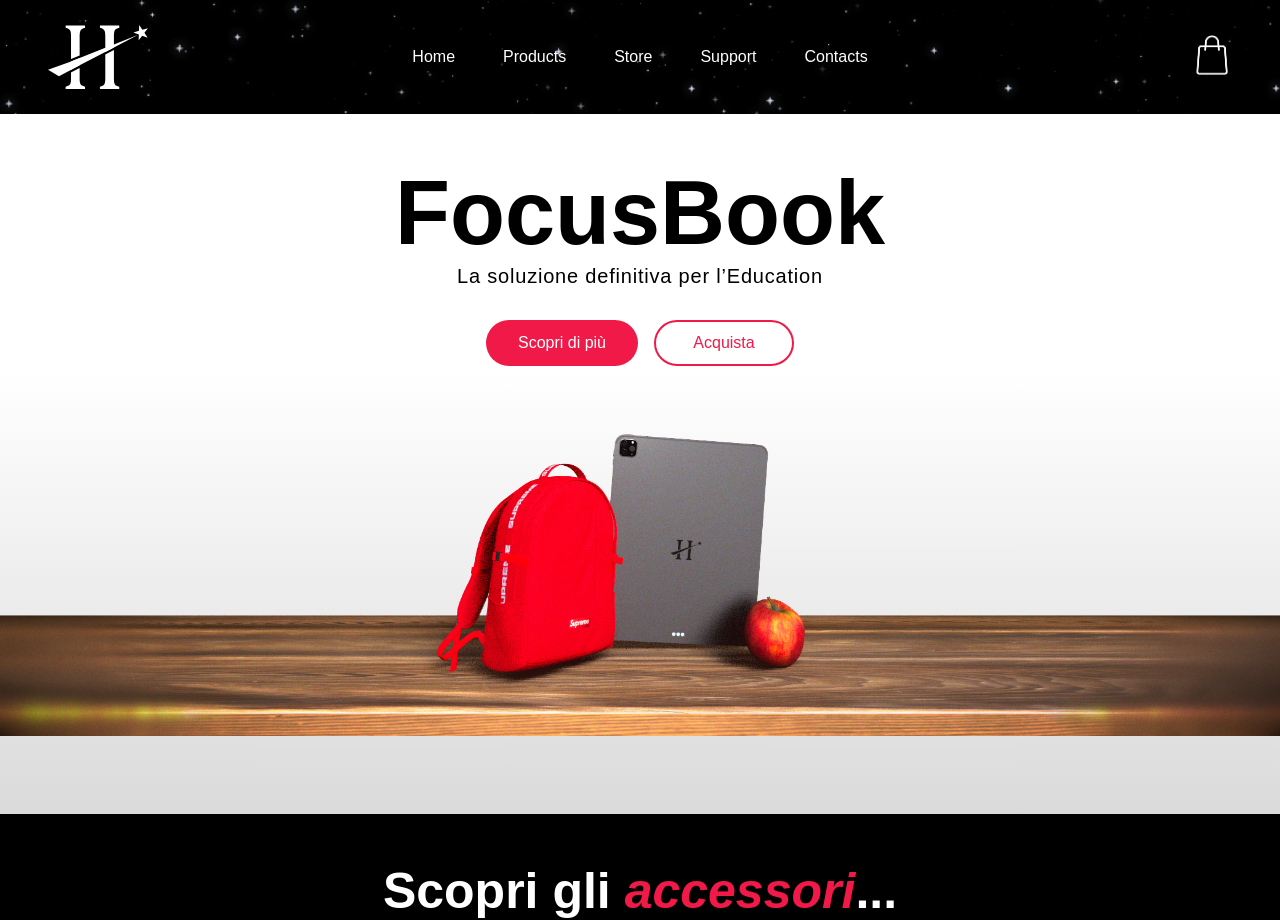
==== Website/index.html @ 8e79cbc8 "Remove unused assets and update hero image; add cart icon and new font styles Co-authored-by: Copilo" ====
<!DOCTYPE html>
<html lang="en">
<head>
	<meta charset="UTF-8">
	<meta name="viewport" content="width=device-width, initial-scale=1.0">
	<title>FocusBook</title>
	<link rel="stylesheet" href="styles.css">
	<script src="js/starfield.js"></script>
	<script src="js/animations.js"></script>
</head>
<body>
	<header>
		<canvas id="headerSpace"></canvas>
		<img
			src="assets/Logo.svg"
			alt="FocusBook Logo"
			class="logo"
		/>
		<div class="nav-container">
			<button class="menu-toggle" id="menuToggle">☰</button>
			<nav id="menu">
				<a href="#home">Home</a>
				<a href="#products">Products</a>
				<a href="#store">Store</a>
				<a href="#support">Support</a>
				<a href="#contacts">Contacts</a>
			</nav>
		</div>
		<div class="cart-icon">
			<img src="assets/cart.png" alt="base cart" class="base">
			<img src="assets/cart-hover.png" alt="hover cart" class="hover">
		</div>
	</header>

	<main>
		
		<p class="hero-title">FocusBook</p>
		<h2 class="hero-subtitle">La soluzione definitiva per l’Education</h2>
		<div class="hero-buttons">
			<a href="#products" class="hero-btn-fill">Scopri di più</a>
			<a href="#store" class="hero-btn-empty">Acquista</a>
		</div>
		<img src="assets/FocusBook index VFX.png" alt="FocusBook Hero Image" class="hero-image" />
	</main>
	<black-section>
		<h2 class="black-title">Scopri gli <span class="highlight-accent">accessori</span>...</h2>
	</black-section>
</body>
</html>
---- Website/styles.css ----
:root {
	--color-bg: #ffffff;
	--color-header: #000000;
	--color-text: #ffffff;
	--color-border: #000000;
	--color-nav-divider: rgba(235, 237, 255, 0.2);
	--color-nav-hover: rgba(0, 0, 0, 0.1);
	--color-highlight: #F11948;
}

@font-face {
	font-family: 'SF Pro';
	src: url('assets/font/SF-Pro.ttf') format('truetype');
	font-weight: 100 900;
	font-style: normal;
}

* {
	margin: 0;
	padding: 0;
	box-sizing: border-box;
}

body {
	font-family: 'SF Pro', -apple-system, BlinkMacSystemFont, 'SF Pro Display', 'SF Pro Text', sans-serif;
	font-weight: 400;
	background-color: var(--color-bg);
}

header {
	background: #000000;
	padding: 3rem 3rem;
	display: flex;
	flex-direction: row;
	align-items: center;
	justify-content: center;
	position: relative;
	overflow: hidden;
}

header::before {
	content: '';
	position: absolute;
	inset: 0;
	display: none;
	pointer-events: none;
}

header > .logo {
	position: absolute;
	left: 3rem;
	z-index: 2;
}

header > .cart-icon {
	position: absolute;
	right: 3rem;
	z-index: 2;
}

header > .nav-container {
	position: relative;
	z-index: 2;
}

header canvas {
	position: absolute;
	top: 0;
	left: 0;
	width: 100%;
	height: 100%;
	z-index: 0;
	pointer-events: none;
	filter: brightness(0.8) contrast(1.2) drop-shadow(0 0 4px rgba(255, 255, 255, 0.3));
	transform: scale(1.08);
	animation: starGlow 0.22s ease-in-out infinite alternate;
}

.logo {
	width: 100px;
	height: 65px;
	object-fit: contain;
	flex-shrink: 0;
}

.cart-icon{
	position: relative;
}

.cart-icon img {
	width: 40px;
	height: 40px;
	object-fit: contain;
	flex-shrink: 0;
	transition: transform 0.3s ease;
}

.cart-icon .hover {
	position: absolute;
	top: 0;
	left: 0;
	opacity: 0;
}
.cart-icon:hover .hover {
	opacity: 1;
}

.cart-icon:hover .base {
	opacity: 0;
}

.nav-container {
	display: flex;
	align-items: center;
	gap: 1rem;
}

nav {
	display: flex;
	gap: 3rem;
}

nav a {
	color: var(--color-text);
	font-size: 16px;
	font-weight: 500;
	font-family: 'SF Pro', -apple-system, BlinkMacSystemFont, 'SF Pro Display', 'SF Pro Text', sans-serif;
	text-decoration: none;
	transition: opacity 0.3s ease;
	white-space: nowrap;
}

nav a:hover {
	color: var(--color-highlight);
	opacity: 0.8;
}

.menu-toggle {
	display: none;
	background: none;
	border: none;
	color: #EBEDFF;
	font-size: 28px;
	cursor: pointer;
	padding: 0.5rem;
	line-height: 1;
	font-family: 'SF Pro', -apple-system, BlinkMacSystemFont, 'SF Pro Display', 'SF Pro Text', sans-serif;
}

main {
	display: flex;
	flex-direction: column;
	align-items: center;
	padding-top: 3rem;
	padding-bottom: 0;
	min-height: calc(100vh - 200px);
	background: linear-gradient(180deg, #FFFFFF 37%, #DADADA 100%);
}

black-section {
	display: flex;
	flex-direction: column;
	align-items: center;
	padding-top: 3rem;
	padding-bottom: 0;
	background: #000000;
}

.black-title {
	color: var(--color-text);
	font-size: 50px;
	font-weight: 600;
	font-family: 'SF Pro', -apple-system, BlinkMacSystemFont, 'SF Pro Display', 'SF Pro Text', sans-serif;
	text-align: center;
	margin-bottom: 0;
}

.highlight-accent {
	color: var(--color-highlight);
	font-weight: 600;
	font-style: italic;
}

.hero-buttons {
	display: flex;
	gap: 1rem;
	justify-content: center;
}

.hero-btn-fill {
	color: var(--color-text);
	font-weight: 400;
	text-decoration: none;
	transition: color 0.3s ease;
	background-color: var(--color-highlight);
	border-radius: 100px;
	padding: 0.75rem 2rem;
	min-width: 140px;
	display: flex;
	align-items: center;
	justify-content: center;
}

.hero-btn-empty {
	color: var(--color-highlight);
	font-weight: 400;
	text-decoration: none;
	transition: color 0.3s ease;
	border: 2px solid var(--color-highlight);
	border-radius: 100px;
	padding: 0.75rem 2rem;
	min-width: 140px;
	display: flex;
	align-items: center;
	justify-content: center;
}

.hero-title {
	color: var(--color-header);
	font-size: 90px;
	font-weight: 700;
	font-family: 'SF Pro', -apple-system, BlinkMacSystemFont, 'SF Pro Display', 'SF Pro Text', sans-serif;
	text-align: center;
	margin-bottom: 0;
}

.hero-subtitle {
	color: var(--color-header);
	font-size: 20px;
	font-weight: 500;
	font-family: 'SF Pro', -apple-system, BlinkMacSystemFont, 'SF Pro Display', 'SF Pro Text', sans-serif;
	text-align: center;
	letter-spacing: 0.04em;
	margin-bottom: 2rem;
}

.hero-image {
	width: 100%;
	height: auto;
	object-fit:fill;
}

@keyframes starGlow {
	0% {
		filter: brightness(1.55) contrast(1.2) drop-shadow(0 0 2px rgba(235, 237, 255, 0.65));
		opacity: 0.82;
	}
	45% {
		filter: brightness(2.2) contrast(1.45) drop-shadow(0 0 6px rgba(235, 237, 255, 0.95));
		opacity: 1;
	}
	100% {
		filter: brightness(1.8) contrast(1.35) drop-shadow(0 0 4px rgba(180, 190, 255, 0.85));
		opacity: 0.9;
	}
}

@keyframes navShootingStarAnim {
	0% {
		transform: translateX(0) scaleX(0);
		opacity: 0;
	}
	20% {
		opacity: 1;
	}
	100% {
		transform: translateX(30px) scaleX(1);
		opacity: 0;
	}
}

@keyframes shootingStarLine {
	0% {
		transform: scaleX(0);
		opacity: 0;
	}
	100% {
		transform: scaleX(1);
		opacity: 1;
	}
}

@keyframes shootingStarGlow {
	0% {
		box-shadow: 0 0 3px rgba(255,255,255,0.5);
	}
	100% {
		box-shadow: 0 0 8px rgba(255,255,255,0.9), 0 0 15px rgba(200,220,255,0.5);
	}
}

@keyframes starPulse {
	0% {
		opacity: 0.6;
		transform: scale(0.9);
	}
	100% {
		opacity: 1;
		transform: scale(1.1);
	}
}

@keyframes starMove {
	0% {
		right: 100%;
	}
	50% {
		right: -5px;
	}
	100% {
		right: 100%;
	}
}
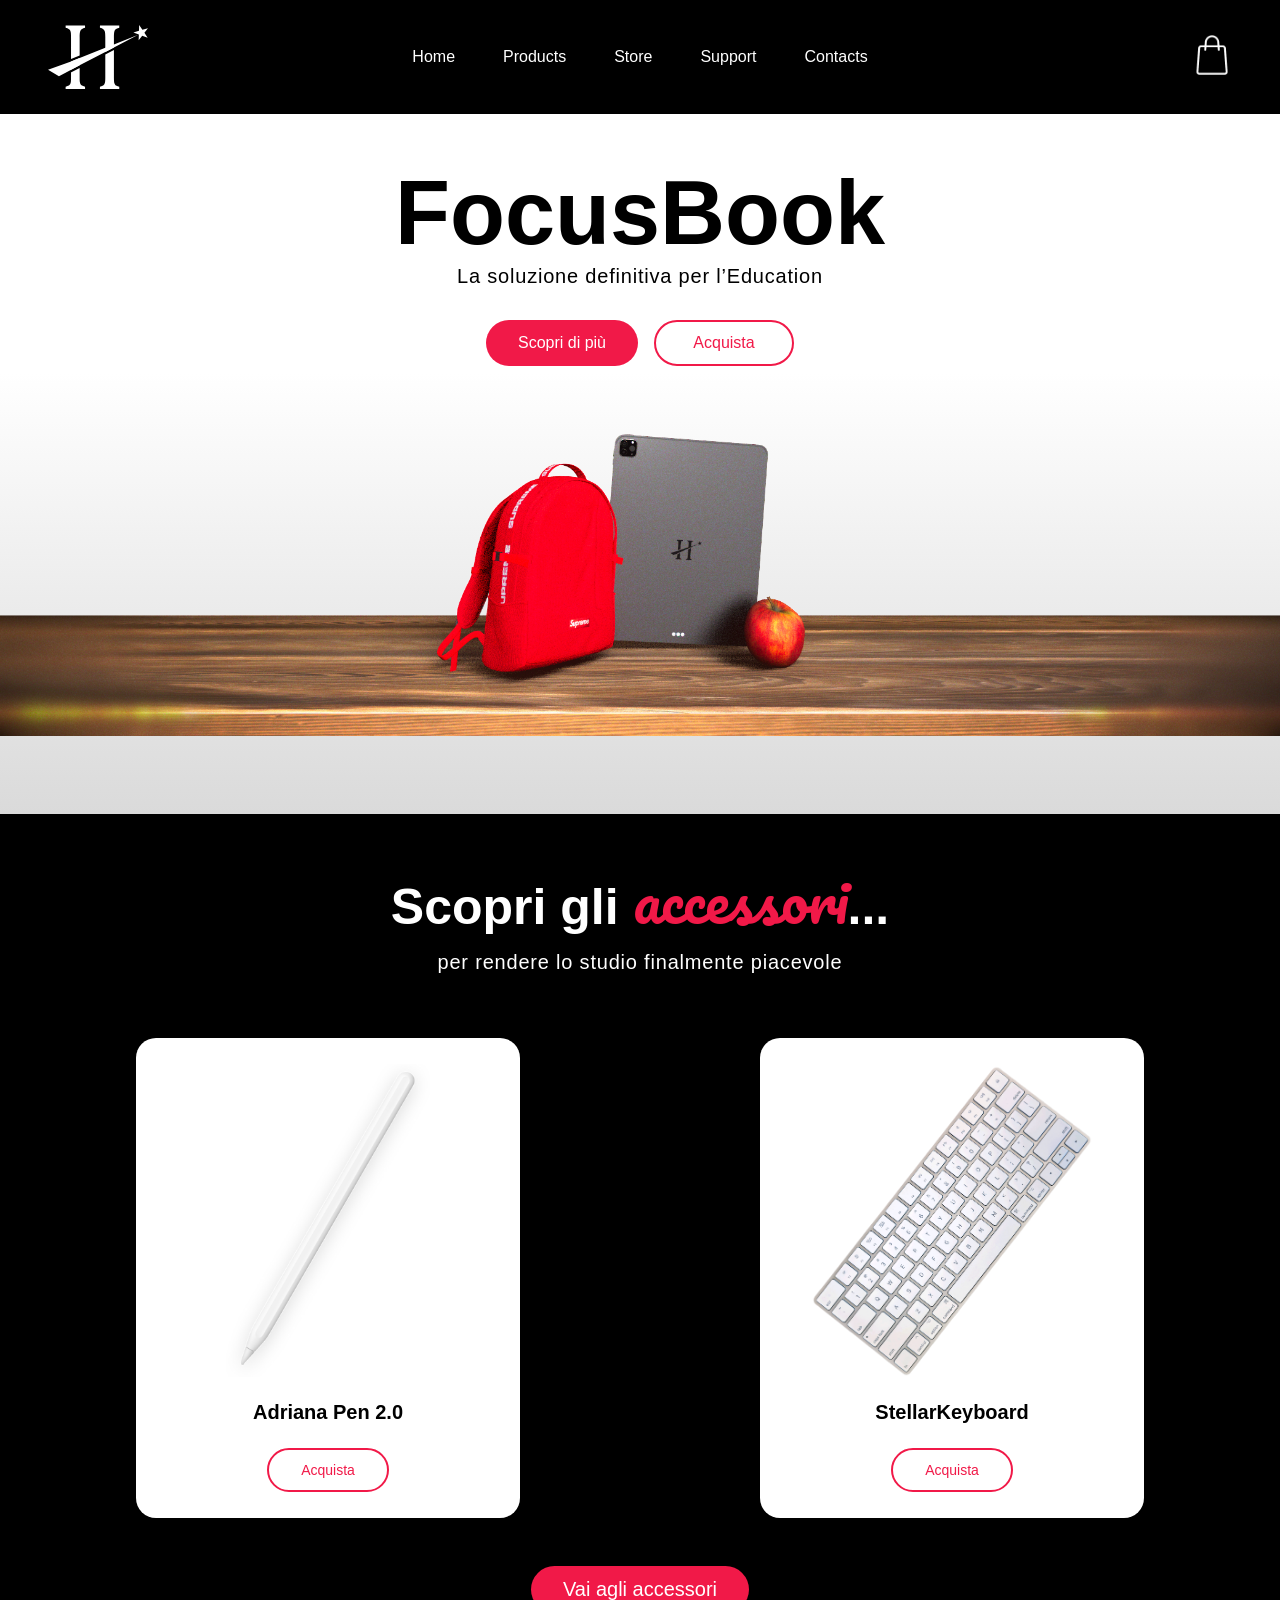
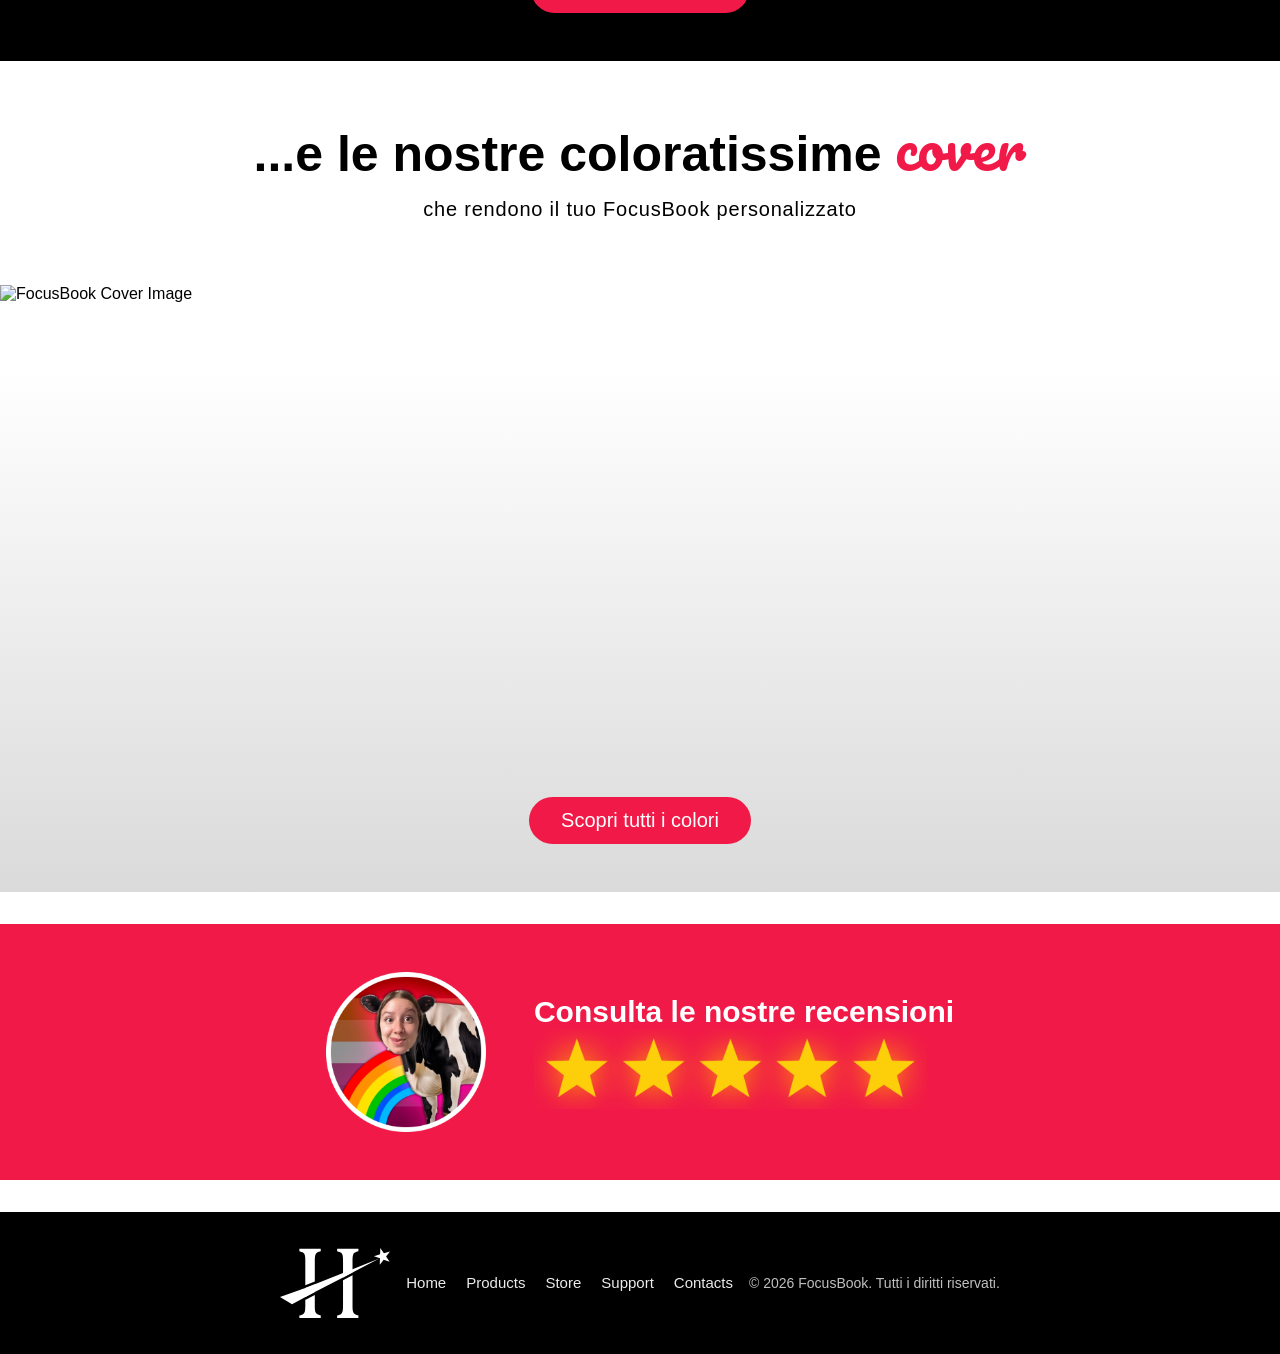
==== commit 57f780f9: "Refactor code structure for improved readability and maintainability" ====
--- a/Website/index.html
+++ b/Website/index.html
@@ -5,12 +5,10 @@
 	<meta name="viewport" content="width=device-width, initial-scale=1.0">
 	<title>FocusBook</title>
 	<link rel="stylesheet" href="styles.css">
-	<script src="js/starfield.js"></script>
 	<script src="js/animations.js"></script>
 </head>
 <body>
 	<header>
-		<canvas id="headerSpace"></canvas>
 		<img
 			src="assets/Logo.svg"
 			alt="FocusBook Logo"
@@ -34,16 +32,58 @@
 
 	<main>
 		
-		<p class="hero-title">FocusBook</p>
+		<h1 class="hero-title">FocusBook</h1>
 		<h2 class="hero-subtitle">La soluzione definitiva per l’Education</h2>
 		<div class="hero-buttons">
-			<a href="#products" class="hero-btn-fill">Scopri di più</a>
-			<a href="#store" class="hero-btn-empty">Acquista</a>
+			<a href="#products" class="btn-fill" style="min-width: 140px;">Scopri di più</a>
+			<a href="#store" class="btn-empty" style="min-width: 140px;">Acquista</a>
 		</div>
 		<img src="assets/FocusBook index VFX.png" alt="FocusBook Hero Image" class="hero-image" />
 	</main>
 	<black-section>
 		<h2 class="black-title">Scopri gli <span class="highlight-accent">accessori</span>...</h2>
+		<h3 class="black-subtitle">per rendere lo studio finalmente piacevole</h3>
+		<div class="Accessiori-container">
+			<div class="Accessiori-box">
+				<img src="assets/Apple Pencil 1.png" alt="Apple Pencil 1">
+				<p>Adriana Pen 2.0</p>
+				<a href="#store" class="btn-empty">Acquista</a>
+			</div>
+			<div class="Accessiori-box">
+				<img src="assets/Tastiera.png" alt="Tastiera">
+				<p>StellarKeyboard</p>
+				<a href="#store" class="btn-empty">Acquista</a>
+			</div>
+		</div>
+		<a href="#store" class="btn-fill" style="font-size: 20px;">Vai agli accessori</a>
 	</black-section>
+	<white-section>
+		<h2 class="white-title">...e le nostre coloratissime <span class="highlight-accent">cover</span></h2>
+		<h3 class="white-subtitle">che rendono il tuo FocusBook personalizzato</h3>
+		<img src="assets/Covers.png" alt="FocusBook Cover Image" class="covers-image" />
+		<a href="#store" class="btn-fill" style="font-size: 20px;">Scopri tutti i colori</a>
+	</white-section>
+	<red-section>
+		<div class="reviews-container">
+			<img src="assets/OS.png" alt="OS Image" style="height: 10rem; aspect-ratio: 1:1;"/>
+			<div class="reviews-box">
+				<h2>Consulta le nostre recensioni</h2>
+				<img src="assets/Stelle.png" alt="Stelle" style="height: 5rem;"/>
+			</div>
+		</div>
+	</red-section>
+		<footer class="site-footer">
+		<div class="footer-inner">
+			<img src="assets/Logo.svg" alt="FocusBook Logo" class="footer-logo" />
+			<nav class="footer-nav">
+				<a href="#home">Home</a>
+				<a href="#products">Products</a>
+				<a href="#store">Store</a>
+				<a href="#support">Support</a>
+				<a href="#contacts">Contacts</a>
+			</nav>
+			<div class="footer-copy">© 2026 FocusBook. Tutti i diritti riservati.</div>
+		</div>
+	</footer>
 </body>
 </html>
--- a/Website/styles.css
+++ b/Website/styles.css
@@ -17,6 +17,13 @@
 	font-style: normal;
 }
 
+@font-face {
+	font-family: 'Pacifico';
+	src: url('assets/font/Pacifico-Regular.ttf') format('truetype');
+	font-weight: 100 900;
+	font-style: normal;
+}
+
 * {
 	margin: 0;
 	padding: 0;
@@ -51,32 +58,17 @@
 header > .logo {
 	position: absolute;
 	left: 3rem;
-	z-index: 2;
 }
 
 header > .cart-icon {
 	position: absolute;
 	right: 3rem;
-	z-index: 2;
 }
 
 header > .nav-container {
 	position: relative;
-	z-index: 2;
-}
-
-header canvas {
-	position: absolute;
-	top: 0;
-	left: 0;
-	width: 100%;
-	height: 100%;
-	z-index: 0;
-	pointer-events: none;
-	filter: brightness(0.8) contrast(1.2) drop-shadow(0 0 4px rgba(255, 255, 255, 0.3));
-	transform: scale(1.08);
-	animation: starGlow 0.22s ease-in-out infinite alternate;
-}
+}
+
 
 .logo {
 	width: 100px;
@@ -105,10 +97,12 @@
 }
 .cart-icon:hover .hover {
 	opacity: 1;
+	scale: 1.05;
 }
 
 .cart-icon:hover .base {
 	opacity: 0;
+	scale: 1.05;
 }
 
 .nav-container {
@@ -125,7 +119,7 @@
 nav a {
 	color: var(--color-text);
 	font-size: 16px;
-	font-weight: 500;
+	font-weight: 400;
 	font-family: 'SF Pro', -apple-system, BlinkMacSystemFont, 'SF Pro Display', 'SF Pro Text', sans-serif;
 	text-decoration: none;
 	transition: opacity 0.3s ease;
@@ -134,7 +128,7 @@
 
 nav a:hover {
 	color: var(--color-highlight);
-	opacity: 0.8;
+	scale: 1.05;
 }
 
 .menu-toggle {
@@ -157,30 +151,168 @@
 	padding-bottom: 0;
 	min-height: calc(100vh - 200px);
 	background: linear-gradient(180deg, #FFFFFF 37%, #DADADA 100%);
+	font-size: 16px;
+}
+
+footer {
+	background: #000000;
+	padding: 2rem 3rem;
+	display: flex;
+	flex-direction: column;
+	align-items: center;
+	justify-content: center;
+	color: var(--color-text);
+	font-size: 14px;
+}
+
+red-section {
+	display: flex;
+	flex-direction: column;
+	align-items: center;
+	padding-top: 3rem;
+	padding-bottom: 3rem;
+	background: var(--color-highlight);
+	font-size: 16px;
+	gap: 6rem;
+	margin-bottom: 2rem;
+}
+
+red-section h2 {
+	color: var(--color-text);
+	font-size: 30px;
+	font-weight: 590;
+	font-family: 'SF Pro', -apple-system, BlinkMacSystemFont, 'SF Pro Display', 'SF Pro Text', sans-serif;
+	text-align: center;
+	margin-bottom: 0;
+}
+
+.reviews-container {
+	display: flex;
+	gap: 3rem;
+	justify-content: center;
+	align-items: center;
+}
+
+.reviews-box {
+	display: flex;
+	flex-direction: column;
+	align-items:start; 
+}
+
+white-section {
+	display: flex;
+	flex-direction: column;
+	align-items: center;
+	padding-top: 2rem;
+	padding-bottom: 3rem;
+	background: linear-gradient(180deg, #FFFFFF 37%, #DADADA 100%);
+	font-size: 16px;
+	margin-bottom: 2rem;
+}
+
+.white-title {
+	color: #000000;
+	font-size: 50px;
+	font-weight: 590;
+	font-family: 'SF Pro', -apple-system, BlinkMacSystemFont, 'SF Pro Display', 'SF Pro Text', sans-serif;
+	text-align: center;
+	margin-bottom: 0;
+}
+
+.white-subtitle {
+	color: #000000;
+	font-size: 20px;
+	font-weight: 510;
+	font-family: 'SF Pro', -apple-system, BlinkMacSystemFont, 'SF Pro Display', 'SF Pro Text', sans-serif;
+	text-align: center;
+	letter-spacing: 0.04em;
+	margin-bottom: 4rem;
 }
 
 black-section {
 	display: flex;
 	flex-direction: column;
 	align-items: center;
-	padding-top: 3rem;
-	padding-bottom: 0;
+	padding-top: 2rem;
+	padding-bottom: 3rem;
 	background: #000000;
+	font-size: 16px;
 }
 
 .black-title {
 	color: var(--color-text);
 	font-size: 50px;
-	font-weight: 600;
+	font-weight: 590;
 	font-family: 'SF Pro', -apple-system, BlinkMacSystemFont, 'SF Pro Display', 'SF Pro Text', sans-serif;
 	text-align: center;
 	margin-bottom: 0;
+}
+
+.black-subtitle {
+	color: var(--color-text);
+	font-size: 20px;
+	font-weight: 510;
+	font-family: 'SF Pro', -apple-system, BlinkMacSystemFont, 'SF Pro Display', 'SF Pro Text', sans-serif;
+	text-align: center;
+	letter-spacing: 0.04em;
+	margin-bottom: 4rem;
+}
+
+.Accessiori-container {
+	display: flex;
+	gap: 15rem;
+	justify-content: center;
+	padding-bottom: 3rem;
+}
+
+.Accessiori-box {
+	width: 24rem;
+	height: 30rem;
+	background-color: var(--color-bg);
+	border-radius: 20px;
+	display: flex;
+	flex-direction: column;
+	gap: 1.5rem;
+	align-items: center;
+	justify-content: center;
+	color: var(--color-text);
+	font-size: 18px;
+	font-weight: 500;
+	text-align: center;
+	padding: 1rem;
+}
+
+.Accessiori-box img {
+	width: 80%;
+	height: auto;
+	max-height: 70%;
+	object-fit: contain;
+}
+
+.Accessiori-box p {
+	color: var(--color-header);
+	font-size: 20px;
+	font-weight: 590;
+	text-align: center;
+
+}
+
+.Accessiori-box a {
+	font-size: 14px;
+}
+
+.covers-image {
+	width: 100%;
+	height: 30rem;
+	object-fit: contain;
+	margin-bottom: 2rem;
 }
 
 .highlight-accent {
 	color: var(--color-highlight);
-	font-weight: 600;
-	font-style: italic;
+	font-weight: 590;
+	font-family: 'Pacifico', cursive;
+	font-size: 60px;
 }
 
 .hero-buttons {
@@ -189,7 +321,69 @@
 	justify-content: center;
 }
 
-.hero-btn-fill {
+/* Footer */
+.site-footer {
+	background: #000000;
+	color: var(--color-text);
+	padding: 2.25rem 3rem;
+}
+
+.footer-inner {
+	max-width: 1200px;
+	margin: 0 auto;
+	display: flex;
+	align-items: center;
+	justify-content: space-between;
+	gap: 1rem;
+	flex-wrap: wrap;
+}
+
+.footer-logo {
+	width: 110px;
+	height: auto;
+	flex-shrink: 0;
+}
+
+.footer-nav {
+	display: flex;
+	gap: 1.25rem;
+}
+
+.footer-nav a {
+	color: var(--color-text);
+	text-decoration: none;
+	font-size: 15px;
+	opacity: 0.92;
+}
+
+.footer-nav a:hover {
+	color: var(--color-highlight);
+	opacity: 1;
+}
+
+.footer-copy {
+	font-size: 14px;
+	opacity: 0.75;
+}
+
+@media (max-width: 720px) {
+	.footer-inner {
+		flex-direction: column;
+		align-items: center;
+		text-align: center;
+	}
+
+	.footer-nav {
+		order: 2;
+	}
+
+	.footer-copy {
+		order: 3;
+		margin-top: 0.75rem;
+	}
+}
+
+.btn-fill {
 	color: var(--color-text);
 	font-weight: 400;
 	text-decoration: none;
@@ -197,13 +391,16 @@
 	background-color: var(--color-highlight);
 	border-radius: 100px;
 	padding: 0.75rem 2rem;
-	min-width: 140px;
-	display: flex;
-	align-items: center;
-	justify-content: center;
-}
-
-.hero-btn-empty {
+	display: flex;
+	align-items: center;
+	justify-content: center;
+}
+
+.btn-fill:hover {
+	background-color: #C1143A;
+}
+
+.btn-empty {
 	color: var(--color-highlight);
 	font-weight: 400;
 	text-decoration: none;
@@ -211,10 +408,14 @@
 	border: 2px solid var(--color-highlight);
 	border-radius: 100px;
 	padding: 0.75rem 2rem;
-	min-width: 140px;
-	display: flex;
-	align-items: center;
-	justify-content: center;
+	display: flex;
+	align-items: center;
+	justify-content: center;
+}
+
+.btn-empty:hover {
+	color: var(--color-highlight);
+	background-color: rgba(241, 25, 72, 0.197);
 }
 
 .hero-title {
@@ -229,7 +430,7 @@
 .hero-subtitle {
 	color: var(--color-header);
 	font-size: 20px;
-	font-weight: 500;
+	font-weight: 510;
 	font-family: 'SF Pro', -apple-system, BlinkMacSystemFont, 'SF Pro Display', 'SF Pro Text', sans-serif;
 	text-align: center;
 	letter-spacing: 0.04em;
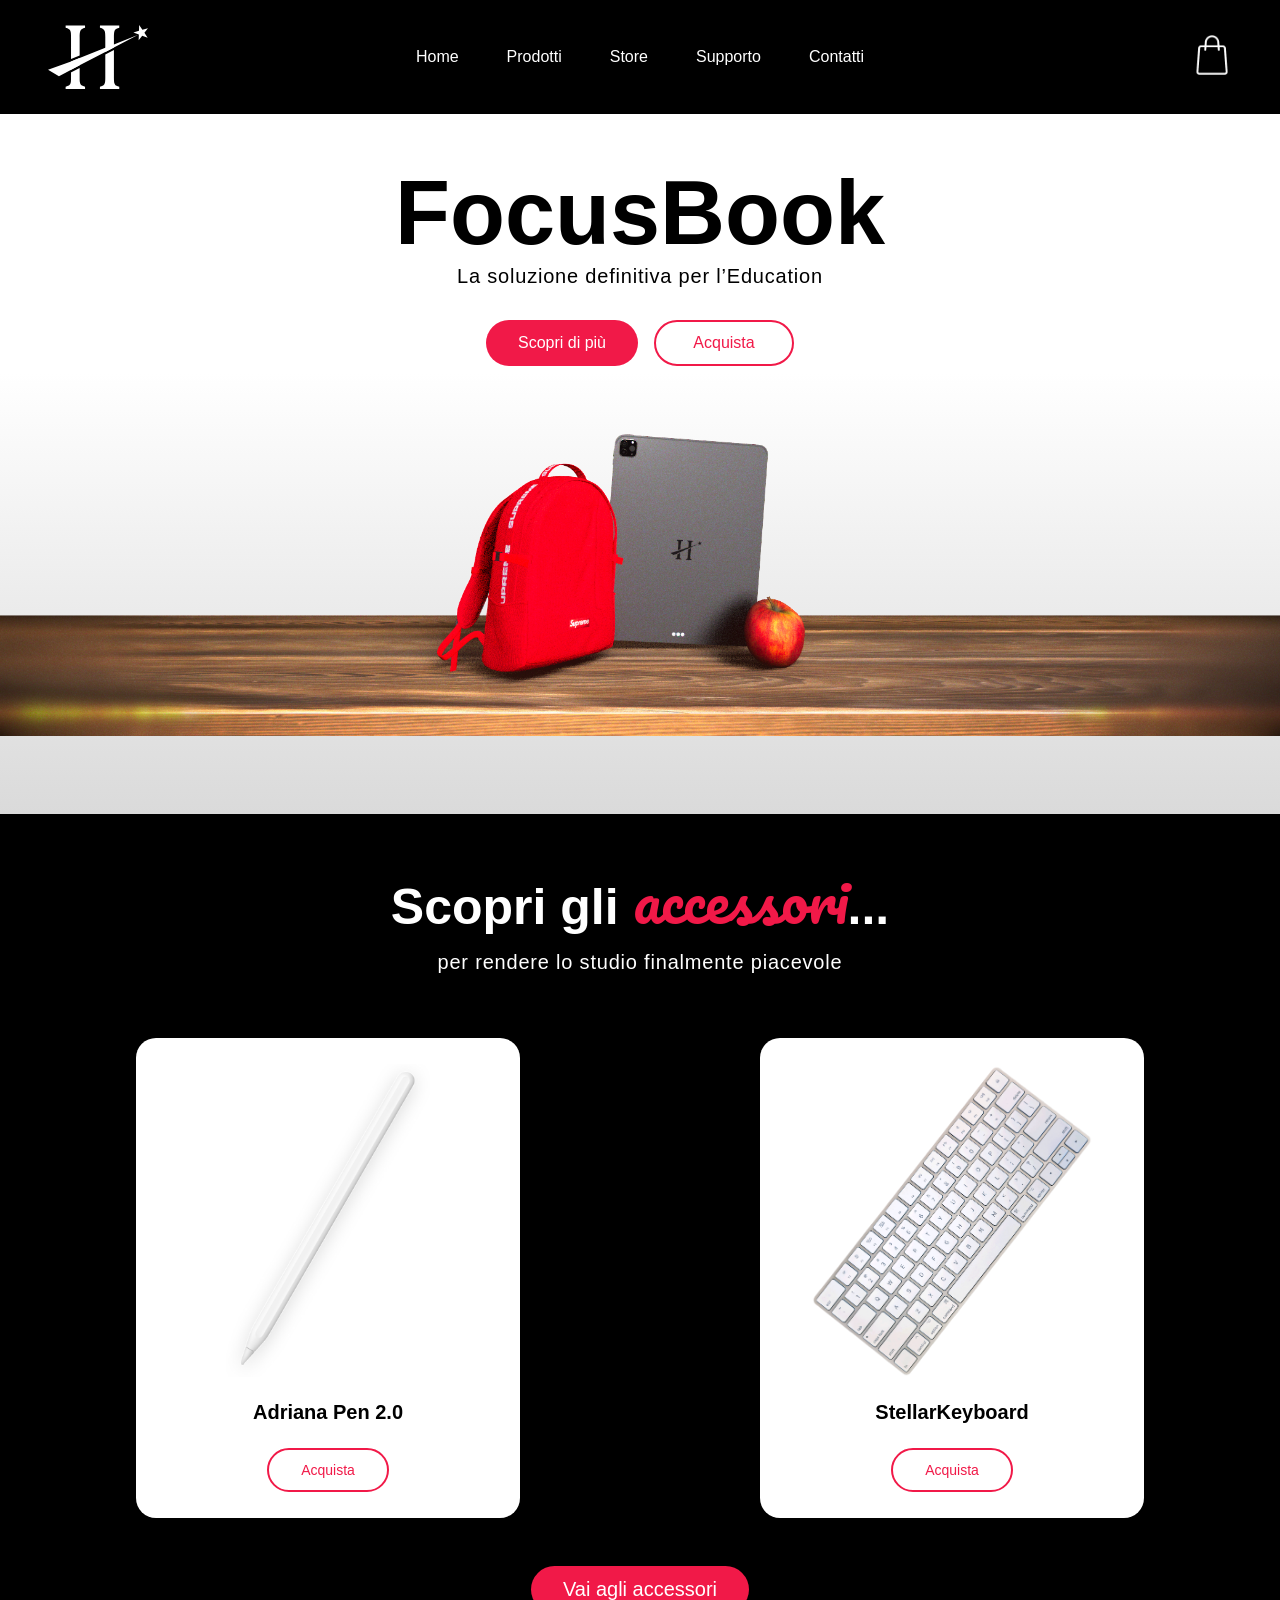
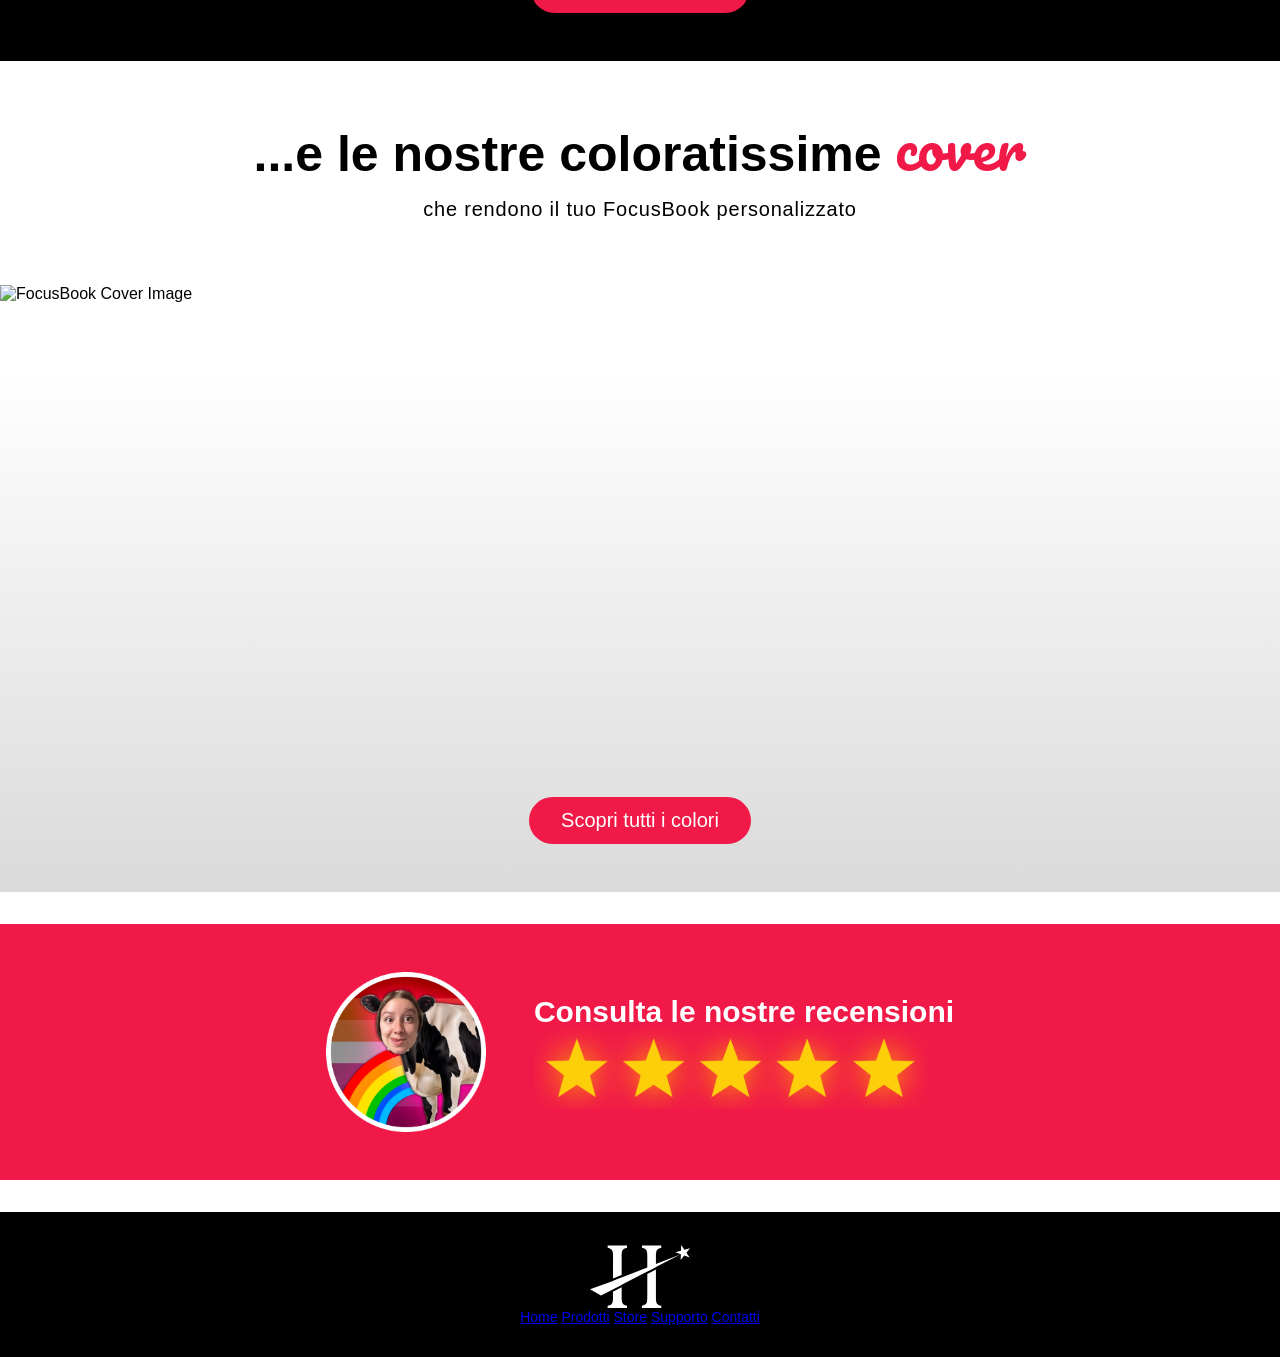
==== commit b8118794: "Update navigation links and refactor footer structure for improved layout" ====
--- a/Website/index.html
+++ b/Website/index.html
@@ -18,10 +18,10 @@
 			<button class="menu-toggle" id="menuToggle">☰</button>
 			<nav id="menu">
 				<a href="#home">Home</a>
-				<a href="#products">Products</a>
+				<a href="#products">Prodotti</a>
 				<a href="#store">Store</a>
-				<a href="#support">Support</a>
-				<a href="#contacts">Contacts</a>
+				<a href="#support">Supporto</a>
+				<a href="#contacts">Contatti</a>
 			</nav>
 		</div>
 		<div class="cart-icon">
@@ -72,17 +72,14 @@
 			</div>
 		</div>
 	</red-section>
-		<footer class="site-footer">
-		<div class="footer-inner">
-			<img src="assets/Logo.svg" alt="FocusBook Logo" class="footer-logo" />
-			<nav class="footer-nav">
-				<a href="#home">Home</a>
-				<a href="#products">Products</a>
-				<a href="#store">Store</a>
-				<a href="#support">Support</a>
-				<a href="#contacts">Contacts</a>
-			</nav>
-			<div class="footer-copy">© 2026 FocusBook. Tutti i diritti riservati.</div>
+	<footer> 
+		<img src="assets/Logo.svg" alt="FocusBook Logo" class="logo"/>
+		<div class="footer-links">
+			<a href="#home">Home</a>
+			<a href="#products">Prodotti</a>
+			<a href="#store">Store</a>
+			<a href="#support">Supporto</a>
+			<a href="#contacts">Contatti</a>
 		</div>
 	</footer>
 </body>
--- a/Website/styles.css
+++ b/Website/styles.css
@@ -321,51 +321,6 @@
 	justify-content: center;
 }
 
-/* Footer */
-.site-footer {
-	background: #000000;
-	color: var(--color-text);
-	padding: 2.25rem 3rem;
-}
-
-.footer-inner {
-	max-width: 1200px;
-	margin: 0 auto;
-	display: flex;
-	align-items: center;
-	justify-content: space-between;
-	gap: 1rem;
-	flex-wrap: wrap;
-}
-
-.footer-logo {
-	width: 110px;
-	height: auto;
-	flex-shrink: 0;
-}
-
-.footer-nav {
-	display: flex;
-	gap: 1.25rem;
-}
-
-.footer-nav a {
-	color: var(--color-text);
-	text-decoration: none;
-	font-size: 15px;
-	opacity: 0.92;
-}
-
-.footer-nav a:hover {
-	color: var(--color-highlight);
-	opacity: 1;
-}
-
-.footer-copy {
-	font-size: 14px;
-	opacity: 0.75;
-}
-
 @media (max-width: 720px) {
 	.footer-inner {
 		flex-direction: column;
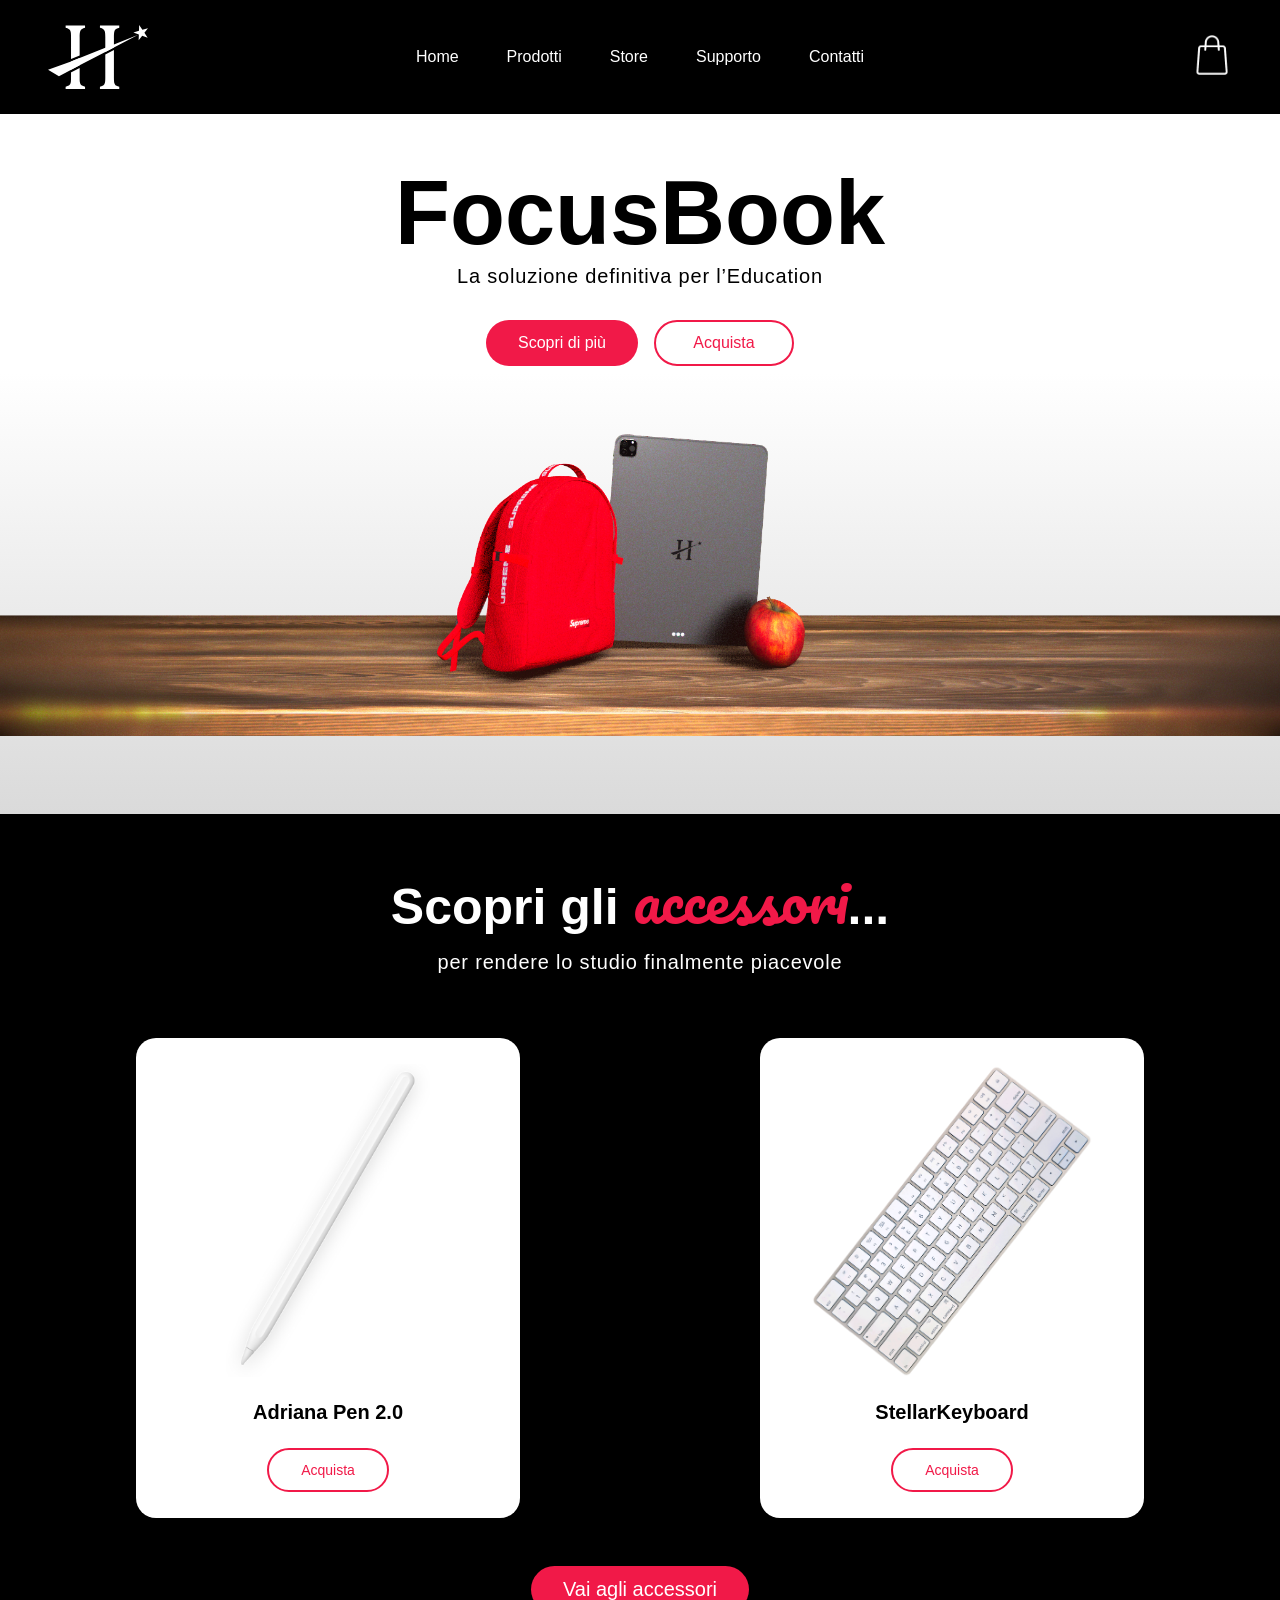
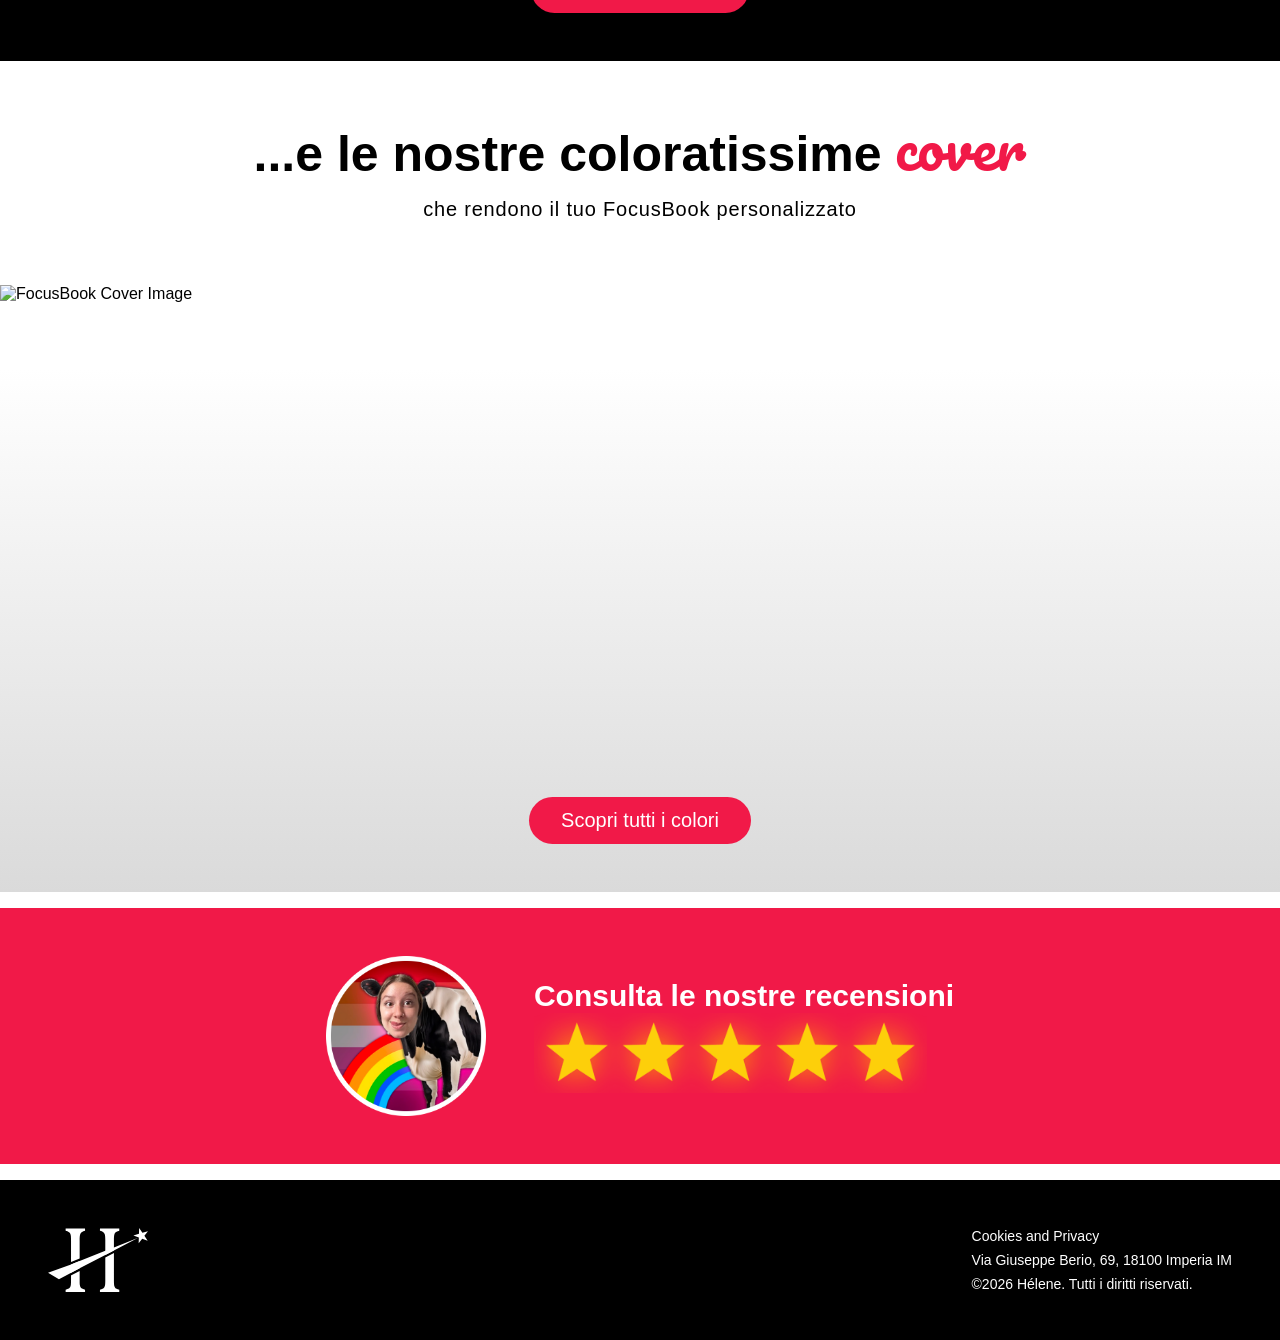
==== commit 8d692d0b: "Refactor footer layout and styles for improved responsiveness and accessibility; update reviews sect" ====
--- a/Website/index.html
+++ b/Website/index.html
@@ -64,22 +64,22 @@
 		<a href="#store" class="btn-fill" style="font-size: 20px;">Scopri tutti i colori</a>
 	</white-section>
 	<red-section>
-		<div class="reviews-container">
+		<a  href="#reviews" class="reviews-container">
 			<img src="assets/OS.png" alt="OS Image" style="height: 10rem; aspect-ratio: 1:1;"/>
 			<div class="reviews-box">
 				<h2>Consulta le nostre recensioni</h2>
 				<img src="assets/Stelle.png" alt="Stelle" style="height: 5rem;"/>
 			</div>
-		</div>
+		</a>
 	</red-section>
 	<footer> 
 		<img src="assets/Logo.svg" alt="FocusBook Logo" class="logo"/>
-		<div class="footer-links">
-			<a href="#home">Home</a>
-			<a href="#products">Prodotti</a>
-			<a href="#store">Store</a>
-			<a href="#support">Supporto</a>
-			<a href="#contacts">Contatti</a>
+		<div class="footer-container">
+			<div class="footer-links">
+				<a href="#cookies">Cookies and Privacy</a>
+				<p>Via Giuseppe Berio, 69, 18100 Imperia IM</p>
+				<p>©2026 Hélene. Tutti i diritti riservati.</p>
+			</div>
 		</div>
 	</footer>
 </body>
--- a/Website/styles.css
+++ b/Website/styles.css
@@ -154,16 +154,60 @@
 	font-size: 16px;
 }
 
+footer > .logo {
+	position: absolute;
+	left: 3rem;
+}
+
+footer > .footer-container {
+	position: absolute;
+	right: 3rem;
+}
+
 footer {
 	background: #000000;
-	padding: 2rem 3rem;
-	display: flex;
-	flex-direction: column;
+	padding: 5rem 5rem;
+	display: flex;
+	flex-direction: row;
 	align-items: center;
 	justify-content: center;
 	color: var(--color-text);
 	font-size: 14px;
 }
+
+.footer-container {
+	display: flex;
+	flex-direction: row;
+	gap: 2rem;
+	align-items: center;
+}
+
+.footer-links {
+	display: flex;
+	flex-direction: column;
+	gap: 0.5rem;
+	text-decoration: none;
+	color: var(--color-text);
+	font-size: 14px;
+	font-weight: 400;
+	font-family: 'SF Pro', -apple-system, BlinkMacSystemFont, 'SF Pro Display', 'SF Pro Text', sans-serif;
+	text-decoration: none;
+	transition: color 0.3s ease;
+}
+
+.footer-links a {
+	color: var(--color-text);
+	font-size: 14px;
+	font-weight: 400;
+	font-family: 'SF Pro', -apple-system, BlinkMacSystemFont, 'SF Pro Display', 'SF Pro Text', sans-serif;
+	text-decoration: none;
+	transition: color 0.3s ease;
+}
+
+.footer-links a:hover {
+	color: var(--color-highlight);
+}
+
 
 red-section {
 	display: flex;
@@ -173,8 +217,8 @@
 	padding-bottom: 3rem;
 	background: var(--color-highlight);
 	font-size: 16px;
-	gap: 6rem;
-	margin-bottom: 2rem;
+	gap: 10rem;
+	margin-bottom: 1rem;
 }
 
 red-section h2 {
@@ -191,6 +235,7 @@
 	gap: 3rem;
 	justify-content: center;
 	align-items: center;
+	text-decoration: none;
 }
 
 .reviews-box {
@@ -207,7 +252,7 @@
 	padding-bottom: 3rem;
 	background: linear-gradient(180deg, #FFFFFF 37%, #DADADA 100%);
 	font-size: 16px;
-	margin-bottom: 2rem;
+	margin-bottom: 1rem;
 }
 
 .white-title {
@@ -321,23 +366,6 @@
 	justify-content: center;
 }
 
-@media (max-width: 720px) {
-	.footer-inner {
-		flex-direction: column;
-		align-items: center;
-		text-align: center;
-	}
-
-	.footer-nav {
-		order: 2;
-	}
-
-	.footer-copy {
-		order: 3;
-		margin-top: 0.75rem;
-	}
-}
-
 .btn-fill {
 	color: var(--color-text);
 	font-weight: 400;
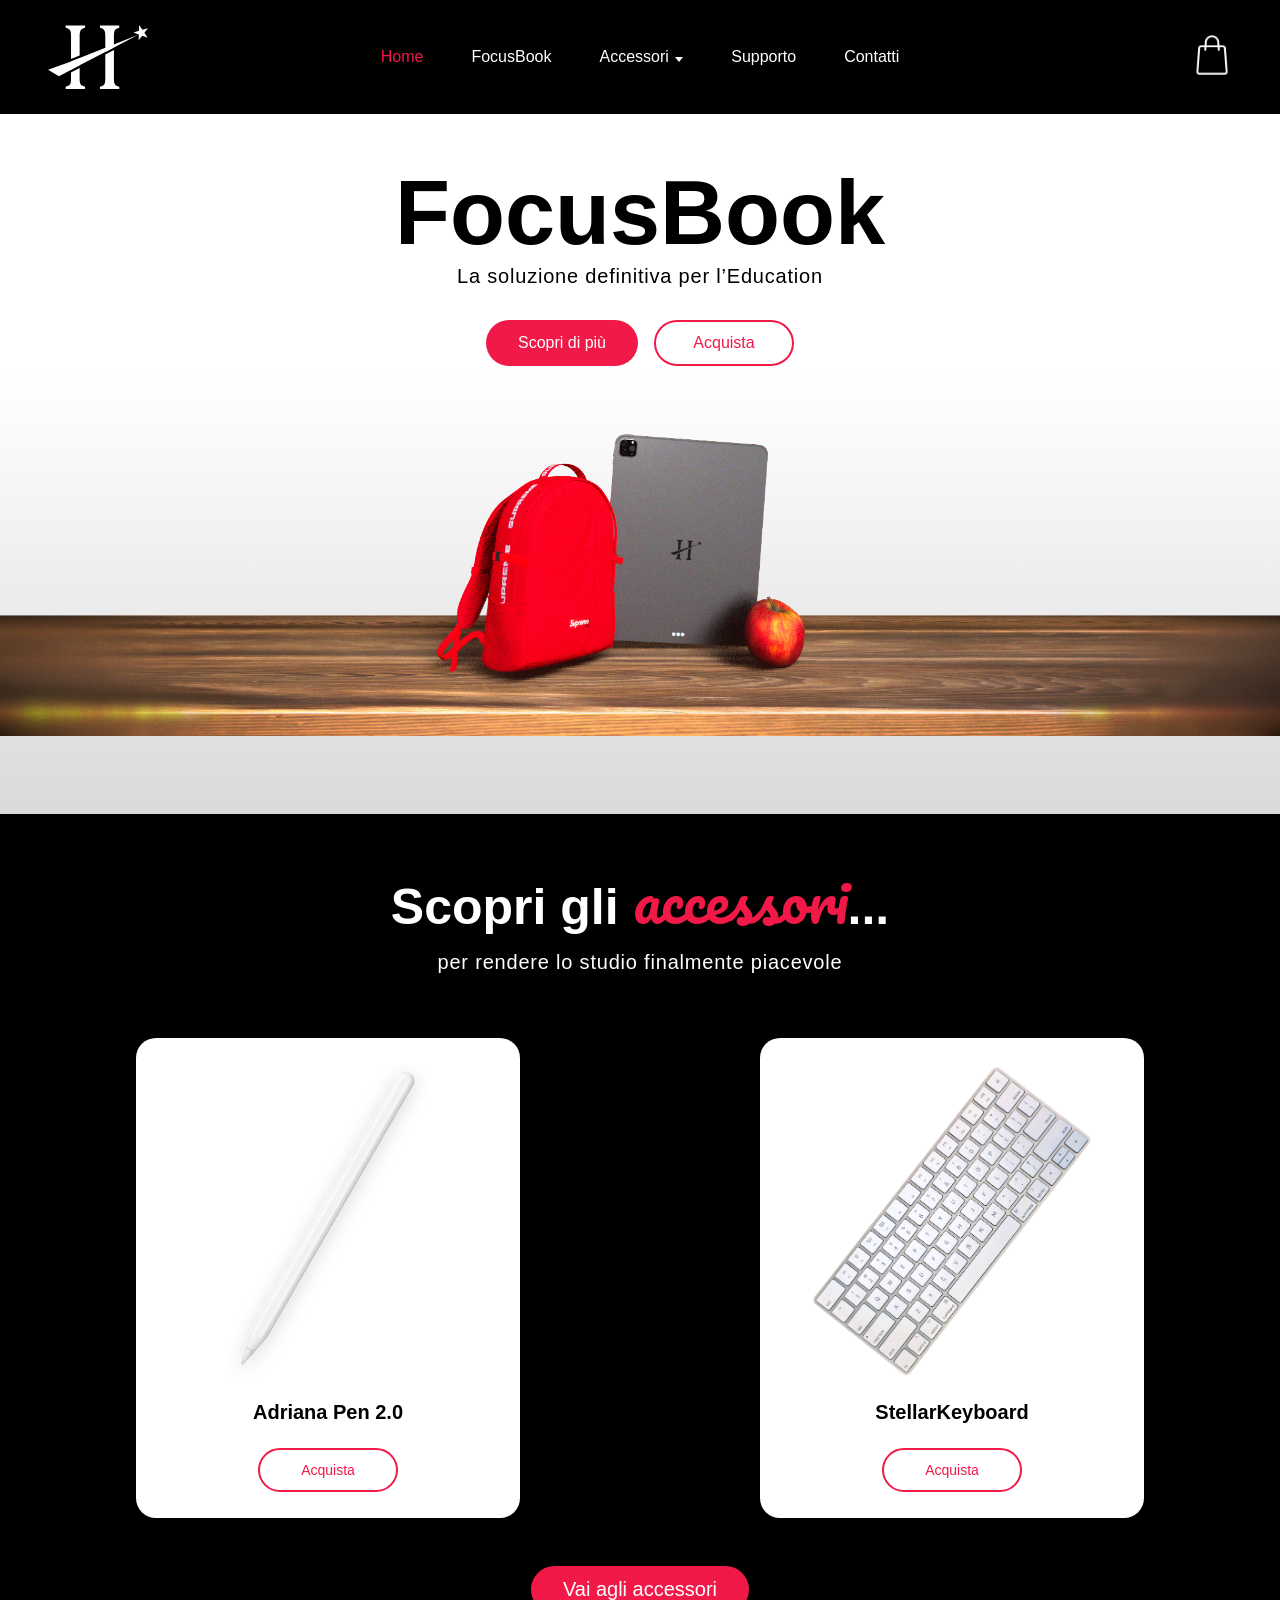
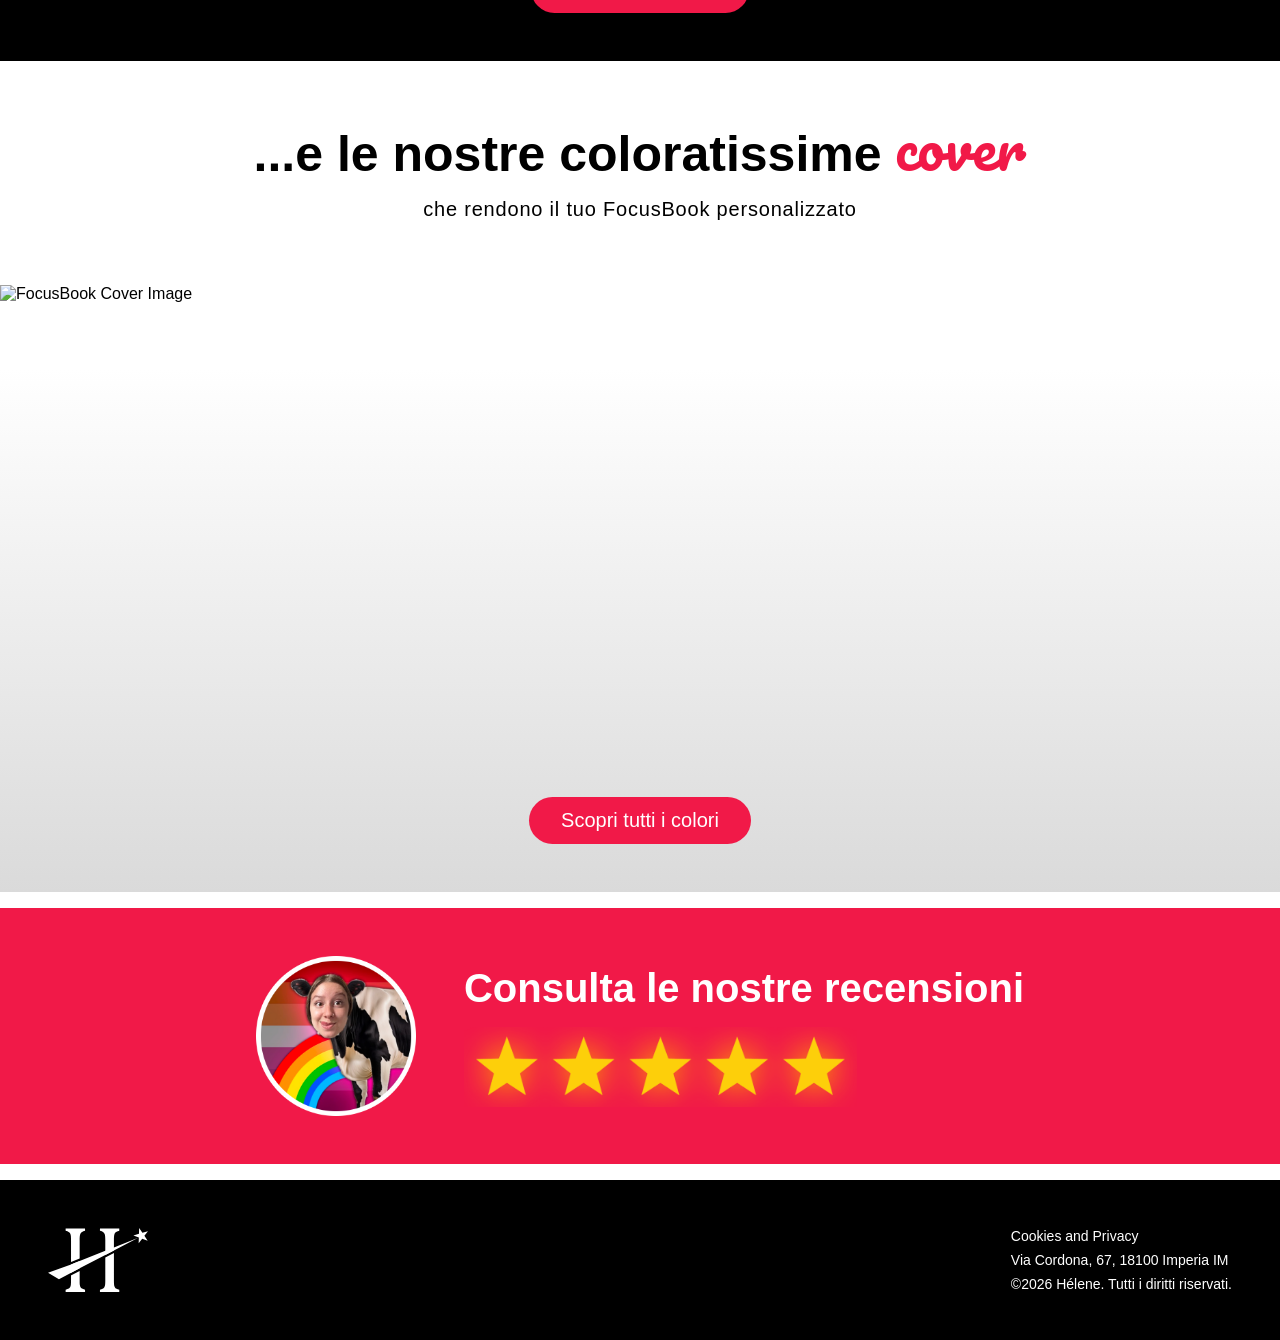
==== commit 8c23c6c7: "Refactor navigation structure and add new accessori page; update styles for improved layout and resp" ====
--- a/Website/index.html
+++ b/Website/index.html
@@ -1,25 +1,32 @@
 <!DOCTYPE html>
-<html lang="en">
+<html lang="it">
 <head>
 	<meta charset="UTF-8">
 	<meta name="viewport" content="width=device-width, initial-scale=1.0">
 	<title>FocusBook</title>
 	<link rel="stylesheet" href="styles.css">
-	<script src="js/animations.js"></script>
 </head>
 <body>
 	<header>
-		<img
-			src="assets/Logo.svg"
-			alt="FocusBook Logo"
-			class="logo"
-		/>
+		<a href="#home" class="logo">
+			<img
+				src="assets/Logo.svg"
+				alt="FocusBook Logo"
+				class="logo"
+			/>
+		</a>
 		<div class="nav-container">
 			<button class="menu-toggle" id="menuToggle">☰</button>
 			<nav id="menu">
-				<a href="#home">Home</a>
-				<a href="#products">Prodotti</a>
-				<a href="#store">Store</a>
+				<a href="index.html" class="active">Home</a>
+				<a href="#products">FocusBook</a>
+				<div class="nav-dropdown">
+					<a href="accessori.html">Accessori</a>
+					<div class="dropdown-menu">
+						<a href="#reviews">Adriana Pen 2.0</a>
+						<a href="#support">StellarKeyboard</a>
+					</div>
+				</div>
 				<a href="#support">Supporto</a>
 				<a href="#contacts">Contatti</a>
 			</nav>
@@ -35,52 +42,54 @@
 		<h1 class="hero-title">FocusBook</h1>
 		<h2 class="hero-subtitle">La soluzione definitiva per l’Education</h2>
 		<div class="hero-buttons">
-			<a href="#products" class="btn-fill" style="min-width: 140px;">Scopri di più</a>
-			<a href="#store" class="btn-empty" style="min-width: 140px;">Acquista</a>
+			<a href="#products" class="btn-fill">Scopri di più</a>
+			<a href="#store" class="btn-empty">Acquista</a>
 		</div>
 		<img src="assets/FocusBook index VFX.png" alt="FocusBook Hero Image" class="hero-image" />
 	</main>
 	<black-section>
 		<h2 class="black-title">Scopri gli <span class="highlight-accent">accessori</span>...</h2>
 		<h3 class="black-subtitle">per rendere lo studio finalmente piacevole</h3>
-		<div class="Accessiori-container">
-			<div class="Accessiori-box">
+		<div class="Accessori-container">
+			<div class="Accessori-box">
 				<img src="assets/Apple Pencil 1.png" alt="Apple Pencil 1">
 				<p>Adriana Pen 2.0</p>
 				<a href="#store" class="btn-empty">Acquista</a>
 			</div>
-			<div class="Accessiori-box">
+			<div class="Accessori-box">
 				<img src="assets/Tastiera.png" alt="Tastiera">
 				<p>StellarKeyboard</p>
 				<a href="#store" class="btn-empty">Acquista</a>
 			</div>
 		</div>
-		<a href="#store" class="btn-fill" style="font-size: 20px;">Vai agli accessori</a>
+		<a href="#store" class="btn-fill btn-large">Vai agli accessori</a>
 	</black-section>
 	<white-section>
 		<h2 class="white-title">...e le nostre coloratissime <span class="highlight-accent">cover</span></h2>
 		<h3 class="white-subtitle">che rendono il tuo FocusBook personalizzato</h3>
 		<img src="assets/Covers.png" alt="FocusBook Cover Image" class="covers-image" />
-		<a href="#store" class="btn-fill" style="font-size: 20px;">Scopri tutti i colori</a>
+		<a href="#store" class="btn-fill btn-large">Scopri tutti i colori</a>
 	</white-section>
 	<red-section>
 		<a  href="#reviews" class="reviews-container">
-			<img src="assets/OS.png" alt="OS Image" style="height: 10rem; aspect-ratio: 1:1;"/>
+			<img src="assets/OS.png" alt="OS Image" class="os-image"/>
 			<div class="reviews-box">
 				<h2>Consulta le nostre recensioni</h2>
-				<img src="assets/Stelle.png" alt="Stelle" style="height: 5rem;"/>
+				<img src="assets/Stelle.png" alt="Stelle" class="stelle-image"/>
 			</div>
 		</a>
 	</red-section>
 	<footer> 
-		<img src="assets/Logo.svg" alt="FocusBook Logo" class="logo"/>
+		<a href="#home" class="logo">
+			<img src="assets/Logo.svg" alt="FocusBook Logo" class="logo"/>
+		</a>
 		<div class="footer-container">
 			<div class="footer-links">
 				<a href="#cookies">Cookies and Privacy</a>
-				<p>Via Giuseppe Berio, 69, 18100 Imperia IM</p>
+				<p>Via Cordona, 67, 18100 Imperia IM</p>
 				<p>©2026 Hélene. Tutti i diritti riservati.</p>
 			</div>
 		</div>
 	</footer>
 </body>
-</html>+</html>
--- a/Website/styles.css
+++ b/Website/styles.css
@@ -1,13 +1,19 @@
-
-
+/* Base */
 :root {
 	--color-bg: #ffffff;
 	--color-header: #000000;
 	--color-text: #ffffff;
-	--color-border: #000000;
-	--color-nav-divider: rgba(235, 237, 255, 0.2);
-	--color-nav-hover: rgba(0, 0, 0, 0.1);
 	--color-highlight: #F11948;
+	--color-highlight-hover: #C1143A;
+	--color-highlight-soft: rgba(241, 25, 72, 0.197);
+	--color-text-soft: rgba(255, 255, 255, 0.197);
+	--color-menu-toggle: #EBEDFF;
+	--color-card-muted: #f1f1f1;
+	--gradient-page: linear-gradient(180deg, #FFFFFF 37%, #DADADA 100%);
+	--font-main: 'SF Pro', -apple-system, BlinkMacSystemFont, 'SF Pro Display', 'SF Pro Text', sans-serif;
+	--font-accent: 'Pacifico', cursive;
+	--radius-button: 100px;
+	--transition-color: color 0.3s ease;
 }
 
 @font-face {
@@ -31,20 +37,34 @@
 }
 
 body {
-	font-family: 'SF Pro', -apple-system, BlinkMacSystemFont, 'SF Pro Display', 'SF Pro Text', sans-serif;
+	font-family: var(--font-main);
 	font-weight: 400;
 	background-color: var(--color-bg);
 }
 
+a {
+	text-decoration: none;
+}
+
+button {
+	font-family: inherit;
+}
+
+/* Header and navigation */
+header,
+footer {
+	background: var(--color-header);
+	display: flex;
+	flex-direction: row;
+	align-items: center;
+	justify-content: center;
+}
+
 header {
-	background: #000000;
 	padding: 3rem 3rem;
-	display: flex;
-	flex-direction: row;
-	align-items: center;
-	justify-content: center;
 	position: relative;
-	overflow: hidden;
+	overflow: visible;
+	z-index: 20;
 }
 
 header::before {
@@ -55,12 +75,14 @@
 	pointer-events: none;
 }
 
-header > .logo {
+header > .logo,
+footer > .logo {
 	position: absolute;
 	left: 3rem;
 }
 
-header > .cart-icon {
+header > .cart-icon,
+footer > .footer-container {
 	position: absolute;
 	right: 3rem;
 }
@@ -69,6 +91,11 @@
 	position: relative;
 }
 
+footer {
+	padding: 5rem 5rem;
+	color: var(--color-text);
+	font-size: 14px;
+}
 
 .logo {
 	width: 100px;
@@ -77,7 +104,7 @@
 	flex-shrink: 0;
 }
 
-.cart-icon{
+.cart-icon {
 	position: relative;
 }
 
@@ -95,6 +122,7 @@
 	left: 0;
 	opacity: 0;
 }
+
 .cart-icon:hover .hover {
 	opacity: 1;
 	scale: 1.05;
@@ -105,14 +133,18 @@
 	scale: 1.05;
 }
 
+.nav-container,
+nav,
+.nav-dropdown {
+	display: flex;
+	align-items: center;
+}
+
 .nav-container {
-	display: flex;
-	align-items: center;
 	gap: 1rem;
 }
 
 nav {
-	display: flex;
 	gap: 3rem;
 }
 
@@ -120,58 +152,368 @@
 	color: var(--color-text);
 	font-size: 16px;
 	font-weight: 400;
-	font-family: 'SF Pro', -apple-system, BlinkMacSystemFont, 'SF Pro Display', 'SF Pro Text', sans-serif;
-	text-decoration: none;
 	transition: opacity 0.3s ease;
 	white-space: nowrap;
 }
 
-nav a:hover {
+nav a:hover,
+.nav-dropdown:hover > a,
+.nav-dropdown:focus-within > a {
 	color: var(--color-highlight);
 	scale: 1.05;
+}
+
+nav a.active {
+	color: var(--color-highlight);
+	font-weight: 400;
+}
+
+nav a.active:hover {
+	color: var(--color-text);
+}
+
+.nav-dropdown {
+	position: relative;
+}
+
+.nav-dropdown::after {
+	content: '';
+	position: absolute;
+	top: 100%;
+	left: 0;
+	right: 0;
+	height: 0.8rem;
+}
+
+.nav-dropdown > a::after {
+	content: '';
+	display: inline-block;
+	width: 0;
+	height: 0;
+	margin-left: 0.4rem;
+	border-left: 4px solid transparent;
+	border-right: 4px solid transparent;
+	border-top: 5px solid currentColor;
+	transition: transform 0.3s ease;
+}
+
+.nav-dropdown:hover > a::after,
+.nav-dropdown:focus-within > a::after {
+	transform: rotate(180deg);
+}
+
+.dropdown-menu {
+	position: absolute;
+	top: calc(100% + 0.8rem);
+	left: 50%;
+	z-index: 10;
+	display: flex;
+	flex-direction: column;
+	gap: 0.75rem;
+	min-width: 150px;
+	padding: 0.9rem 1rem;
+	background: rgba(0, 0, 0, 0.94);
+	border: 1px solid rgba(255, 255, 255, 0.14);
+	border-radius: 8px;
+	box-shadow: 0 16px 30px rgba(0, 0, 0, 0.28);
+	opacity: 0;
+	pointer-events: none;
+	transform: translate(-50%, 8px);
+	transition: opacity 0.25s ease, transform 0.25s ease;
+}
+
+.nav-dropdown:hover .dropdown-menu,
+.nav-dropdown:focus-within .dropdown-menu {
+	opacity: 1;
+	pointer-events: auto;
+	transform: translate(-50%, 0);
 }
 
 .menu-toggle {
 	display: none;
 	background: none;
 	border: none;
-	color: #EBEDFF;
+	color: var(--color-menu-toggle);
 	font-size: 28px;
 	cursor: pointer;
 	padding: 0.5rem;
 	line-height: 1;
-	font-family: 'SF Pro', -apple-system, BlinkMacSystemFont, 'SF Pro Display', 'SF Pro Text', sans-serif;
+}
+
+/* Sections and layout */
+main,
+white-section,
+black-section,
+accessori-grid {
+	display: flex;
+	flex-direction: column;
+	align-items: center;
+}
+
+main,
+white-section,
+.accessori-page-section {
+	background: var(--gradient-page);
+}
+
+main,
+red-section,
+white-section,
+black-section {
+	font-size: 16px;
 }
 
 main {
-	display: flex;
-	flex-direction: column;
-	align-items: center;
 	padding-top: 3rem;
 	padding-bottom: 0;
 	min-height: calc(100vh - 200px);
-	background: linear-gradient(180deg, #FFFFFF 37%, #DADADA 100%);
+}
+
+red-section,
+.accessori-page-section,
+.reviews-container,
+.Accessori-container,
+.hero-buttons {
+	display: flex;
+	justify-content: center;
+}
+
+red-section,
+.accessori-page-section,
+.reviews-container {
+	align-items: center;
+}
+
+red-section {
+	flex-direction: row;
+	padding-top: 3rem;
+	padding-bottom: 3rem;
+	background: var(--color-highlight);
+	gap: 10rem;
+	margin-bottom: 1rem;
+	position: relative;
+	overflow: hidden;
+}
+
+white-section,
+.accessori-page-section,
+red-section {
+	margin-bottom: 1rem;
+}
+
+white-section,
+black-section {
+	padding-top: 2rem;
+	padding-bottom: 3rem;
+}
+
+black-section {
+	background: var(--color-header);
+}
+
+.reviews-container {
+	gap: 3rem;
+	position: relative;
+	z-index: 1;
+	margin: 0 auto;
+	max-width: 900px;
+}
+
+.reviews-box,
+.accessori-page-container,
+.accessori-grid-element,
+.Accessori-box {
+	display: flex;
+	flex-direction: column;
+}
+
+.reviews-box {
+	align-items: start;
+	gap: 1rem;
+}
+
+.accessori-page-section {
+	flex-direction: row;
+	padding-top: 2rem;
+	padding-bottom: 3rem;
+}
+
+.accessori-page-container {
+	align-items: left;
+	gap: 1rem;
+	justify-content: center;
+	padding-bottom: 3rem;
+}
+
+accessori-grid {
+	gap: 2rem;
+	justify-content: center;
+	padding-top: 3rem;
+	padding-bottom: 3rem;
+}
+
+.accessori-grid-container {
+	display: grid;
+	grid-template-columns: repeat(3, 1fr);
+	grid-template-rows: repeat(2, 1fr);
+	gap: 3rem;
+	justify-content: center;
+	padding-bottom: 3rem;
+	align-items: center;
+}
+
+/* Text */
+.hero-title,
+.hero-subtitle,
+.white-title,
+.white-subtitle,
+.black-title,
+.black-subtitle,
+red-section h2,
+red-section p,
+accessori-grid h2,
+.accessori-grid-element,
+.Accessori-box,
+.Accessori-box p {
+	text-align: center;
+}
+
+.hero-title,
+.hero-subtitle,
+.white-title,
+.black-title,
+.accessori-page-section h2,
+red-section h2 {
+	margin-bottom: 0;
+}
+
+.hero-title,
+.hero-subtitle,
+.white-title,
+.white-subtitle,
+.accessori-page-section h2,
+.accessori-page-section p,
+accessori-grid h2,
+.Accessori-box p {
+	color: var(--color-header);
+}
+
+.black-title,
+.black-subtitle,
+red-section h2,
+red-section p {
+	color: var(--color-text);
+}
+
+.white-title,
+.black-title,
+.accessori-page-section h2 {
+	font-size: 50px;
+}
+
+.white-title,
+.black-title {
+	font-weight: 590;
+}
+
+.white-subtitle,
+.black-subtitle,
+.hero-subtitle {
+	font-size: 20px;
+	font-weight: 510;
+	letter-spacing: 0.04em;
+}
+
+.white-subtitle,
+.black-subtitle {
+	margin-bottom: 4rem;
+}
+
+.hero-title {
+	font-size: 90px;
+	font-weight: 700;
+}
+
+.hero-subtitle {
+	margin-bottom: 2rem;
+}
+
+red-section h2 {
+	font-size: 40px;
+	font-weight: 590;
+}
+
+red-section p {
+	font-size: 20px;
+	font-weight: 400;
+	letter-spacing: 0.04em;
+}
+
+.accessori-page-section h3 {
+	color: var(--color-highlight);
+	font-size: 40px;
+	font-weight: 700;
+	text-align: left;
+	letter-spacing: 0.04em;
+}
+
+.accessori-page-section h2 {
+	font-weight: 700;
+	text-align: left;
+}
+
+.accessori-page-section p {
 	font-size: 16px;
-}
-
-footer > .logo {
-	position: absolute;
-	left: 3rem;
-}
-
-footer > .footer-container {
-	position: absolute;
-	right: 3rem;
-}
-
-footer {
-	background: #000000;
-	padding: 5rem 5rem;
-	display: flex;
-	flex-direction: row;
+	font-weight: 400;
+	text-align: left;
+	letter-spacing: 0.04em;
+}
+
+accessori-grid h2 {
+	font-size: 40px;
+	font-weight: 700;
+	margin-bottom: 1rem;
+}
+
+/* Cards and footer */
+.Accessori-container {
+	gap: 15rem;
+	padding-bottom: 3rem;
+}
+
+.accessori-grid-element,
+.Accessori-box {
+	gap: 1.5rem;
 	align-items: center;
 	justify-content: center;
+	font-size: 18px;
+	font-weight: 500;
+	padding: 1rem;
+}
+
+.accessori-grid-element {
+	width: 18rem;
+	height: 24rem;
+	background-color: var(--color-card-muted);
+	border-radius: 12px;
+	color: var(--color-header);
+}
+
+.Accessori-box {
+	width: 24rem;
+	height: 30rem;
+	background-color: var(--color-bg);
+	border-radius: 20px;
 	color: var(--color-text);
+}
+
+.Accessori-box p {
+	font-size: 20px;
+	font-weight: 590;
+}
+
+.Accessori-box a,
+.dropdown-menu a {
 	font-size: 14px;
 }
 
@@ -186,314 +528,142 @@
 	display: flex;
 	flex-direction: column;
 	gap: 0.5rem;
-	text-decoration: none;
-	color: var(--color-text);
-	font-size: 14px;
-	font-weight: 400;
-	font-family: 'SF Pro', -apple-system, BlinkMacSystemFont, 'SF Pro Display', 'SF Pro Text', sans-serif;
-	text-decoration: none;
-	transition: color 0.3s ease;
-}
-
+}
+
+.footer-links,
 .footer-links a {
 	color: var(--color-text);
 	font-size: 14px;
 	font-weight: 400;
-	font-family: 'SF Pro', -apple-system, BlinkMacSystemFont, 'SF Pro Display', 'SF Pro Text', sans-serif;
-	text-decoration: none;
-	transition: color 0.3s ease;
+	transition: var(--transition-color);
 }
 
 .footer-links a:hover {
 	color: var(--color-highlight);
 }
 
-
-red-section {
-	display: flex;
-	flex-direction: column;
-	align-items: center;
-	padding-top: 3rem;
-	padding-bottom: 3rem;
-	background: var(--color-highlight);
-	font-size: 16px;
-	gap: 10rem;
-	margin-bottom: 1rem;
-}
-
-red-section h2 {
+.hero-buttons {
+	gap: 1rem;
+}
+
+/* Buttons */
+.btn-fill,
+.btn-empty,
+.btn-fill-reverse,
+.btn-empty-reverse {
+	font-weight: 400;
+	transition: var(--transition-color);
+	border-radius: var(--radius-button);
+	padding: 0.75rem 2rem;
+	display: flex;
+	align-items: center;
+	justify-content: center;
+	min-width: 140px;
+}
+
+.btn-fill,
+.btn-empty-reverse,
+.btn-empty-reverse:hover {
 	color: var(--color-text);
-	font-size: 30px;
+}
+
+.btn-empty,
+.btn-fill-reverse {
+	color: var(--color-highlight);
+}
+
+.btn-fill {
+	background-color: var(--color-highlight);
+}
+
+.btn-fill:hover {
+	background-color: var(--color-highlight-hover);
+}
+
+.btn-empty,
+.btn-empty-reverse {
+	border: 2px solid currentColor;
+}
+
+.btn-empty:hover {
+	color: var(--color-highlight);
+	background-color: var(--color-highlight-soft);
+}
+
+.btn-fill-reverse {
+	background-color: var(--color-text);
+}
+
+.btn-fill-reverse:hover {
+	background-color: #d4d4d4;
+}
+
+.btn-empty-reverse:hover {
+	background-color: var(--color-text-soft);
+}
+
+.btn-large {
+	font-size: 20px;
+}
+
+.highlight-accent {
+	color: var(--color-highlight);
 	font-weight: 590;
-	font-family: 'SF Pro', -apple-system, BlinkMacSystemFont, 'SF Pro Display', 'SF Pro Text', sans-serif;
-	text-align: center;
-	margin-bottom: 0;
-}
-
-.reviews-container {
-	display: flex;
-	gap: 3rem;
-	justify-content: center;
-	align-items: center;
-	text-decoration: none;
-}
-
-.reviews-box {
-	display: flex;
-	flex-direction: column;
-	align-items:start; 
-}
-
-white-section {
-	display: flex;
-	flex-direction: column;
-	align-items: center;
-	padding-top: 2rem;
-	padding-bottom: 3rem;
-	background: linear-gradient(180deg, #FFFFFF 37%, #DADADA 100%);
-	font-size: 16px;
-	margin-bottom: 1rem;
-}
-
-.white-title {
-	color: #000000;
-	font-size: 50px;
-	font-weight: 590;
-	font-family: 'SF Pro', -apple-system, BlinkMacSystemFont, 'SF Pro Display', 'SF Pro Text', sans-serif;
-	text-align: center;
-	margin-bottom: 0;
-}
-
-.white-subtitle {
-	color: #000000;
-	font-size: 20px;
-	font-weight: 510;
-	font-family: 'SF Pro', -apple-system, BlinkMacSystemFont, 'SF Pro Display', 'SF Pro Text', sans-serif;
-	text-align: center;
-	letter-spacing: 0.04em;
-	margin-bottom: 4rem;
-}
-
-black-section {
-	display: flex;
-	flex-direction: column;
-	align-items: center;
-	padding-top: 2rem;
-	padding-bottom: 3rem;
-	background: #000000;
-	font-size: 16px;
-}
-
-.black-title {
-	color: var(--color-text);
-	font-size: 50px;
-	font-weight: 590;
-	font-family: 'SF Pro', -apple-system, BlinkMacSystemFont, 'SF Pro Display', 'SF Pro Text', sans-serif;
-	text-align: center;
-	margin-bottom: 0;
-}
-
-.black-subtitle {
-	color: var(--color-text);
-	font-size: 20px;
-	font-weight: 510;
-	font-family: 'SF Pro', -apple-system, BlinkMacSystemFont, 'SF Pro Display', 'SF Pro Text', sans-serif;
-	text-align: center;
-	letter-spacing: 0.04em;
-	margin-bottom: 4rem;
-}
-
-.Accessiori-container {
-	display: flex;
-	gap: 15rem;
-	justify-content: center;
-	padding-bottom: 3rem;
-}
-
-.Accessiori-box {
-	width: 24rem;
+	font-family: var(--font-accent);
+	font-size: 60px;
+}
+
+.highlight-red {
+	color: var(--color-highlight);
+}
+
+/* Images */
+.hero-image {
+	width: 100%;
+	height: auto;
+	object-fit: fill;
+}
+
+.covers-image,
+.screen-image {
+	width: 100%;
 	height: 30rem;
-	background-color: var(--color-bg);
-	border-radius: 20px;
-	display: flex;
-	flex-direction: column;
-	gap: 1.5rem;
-	align-items: center;
-	justify-content: center;
-	color: var(--color-text);
-	font-size: 18px;
-	font-weight: 500;
-	text-align: center;
-	padding: 1rem;
-}
-
-.Accessiori-box img {
+}
+
+.covers-image {
+	object-fit: contain;
+	margin-bottom: 2rem;
+}
+
+.screen-image {
+	padding-bottom: 2rem;
+}
+
+red-section > .screen-image {
+	position: absolute;
+	left: 0;
+	height: 100%;
+	width: auto;
+	object-fit: cover;
+}
+
+.accessori-page-section img {
+	height: 30rem;
+	object-fit: contain;
+}
+
+.Accessori-box img {
 	width: 80%;
 	height: auto;
 	max-height: 70%;
 	object-fit: contain;
 }
 
-.Accessiori-box p {
-	color: var(--color-header);
-	font-size: 20px;
-	font-weight: 590;
-	text-align: center;
-
-}
-
-.Accessiori-box a {
-	font-size: 14px;
-}
-
-.covers-image {
-	width: 100%;
-	height: 30rem;
-	object-fit: contain;
-	margin-bottom: 2rem;
-}
-
-.highlight-accent {
-	color: var(--color-highlight);
-	font-weight: 590;
-	font-family: 'Pacifico', cursive;
-	font-size: 60px;
-}
-
-.hero-buttons {
-	display: flex;
-	gap: 1rem;
-	justify-content: center;
-}
-
-.btn-fill {
-	color: var(--color-text);
-	font-weight: 400;
-	text-decoration: none;
-	transition: color 0.3s ease;
-	background-color: var(--color-highlight);
-	border-radius: 100px;
-	padding: 0.75rem 2rem;
-	display: flex;
-	align-items: center;
-	justify-content: center;
-}
-
-.btn-fill:hover {
-	background-color: #C1143A;
-}
-
-.btn-empty {
-	color: var(--color-highlight);
-	font-weight: 400;
-	text-decoration: none;
-	transition: color 0.3s ease;
-	border: 2px solid var(--color-highlight);
-	border-radius: 100px;
-	padding: 0.75rem 2rem;
-	display: flex;
-	align-items: center;
-	justify-content: center;
-}
-
-.btn-empty:hover {
-	color: var(--color-highlight);
-	background-color: rgba(241, 25, 72, 0.197);
-}
-
-.hero-title {
-	color: var(--color-header);
-	font-size: 90px;
-	font-weight: 700;
-	font-family: 'SF Pro', -apple-system, BlinkMacSystemFont, 'SF Pro Display', 'SF Pro Text', sans-serif;
-	text-align: center;
-	margin-bottom: 0;
-}
-
-.hero-subtitle {
-	color: var(--color-header);
-	font-size: 20px;
-	font-weight: 510;
-	font-family: 'SF Pro', -apple-system, BlinkMacSystemFont, 'SF Pro Display', 'SF Pro Text', sans-serif;
-	text-align: center;
-	letter-spacing: 0.04em;
-	margin-bottom: 2rem;
-}
-
-.hero-image {
-	width: 100%;
-	height: auto;
-	object-fit:fill;
-}
-
-@keyframes starGlow {
-	0% {
-		filter: brightness(1.55) contrast(1.2) drop-shadow(0 0 2px rgba(235, 237, 255, 0.65));
-		opacity: 0.82;
-	}
-	45% {
-		filter: brightness(2.2) contrast(1.45) drop-shadow(0 0 6px rgba(235, 237, 255, 0.95));
-		opacity: 1;
-	}
-	100% {
-		filter: brightness(1.8) contrast(1.35) drop-shadow(0 0 4px rgba(180, 190, 255, 0.85));
-		opacity: 0.9;
-	}
-}
-
-@keyframes navShootingStarAnim {
-	0% {
-		transform: translateX(0) scaleX(0);
-		opacity: 0;
-	}
-	20% {
-		opacity: 1;
-	}
-	100% {
-		transform: translateX(30px) scaleX(1);
-		opacity: 0;
-	}
-}
-
-@keyframes shootingStarLine {
-	0% {
-		transform: scaleX(0);
-		opacity: 0;
-	}
-	100% {
-		transform: scaleX(1);
-		opacity: 1;
-	}
-}
-
-@keyframes shootingStarGlow {
-	0% {
-		box-shadow: 0 0 3px rgba(255,255,255,0.5);
-	}
-	100% {
-		box-shadow: 0 0 8px rgba(255,255,255,0.9), 0 0 15px rgba(200,220,255,0.5);
-	}
-}
-
-@keyframes starPulse {
-	0% {
-		opacity: 0.6;
-		transform: scale(0.9);
-	}
-	100% {
-		opacity: 1;
-		transform: scale(1.1);
-	}
-}
-
-@keyframes starMove {
-	0% {
-		right: 100%;
-	}
-	50% {
-		right: -5px;
-	}
-	100% {
-		right: 100%;
-	}
-}+.os-image {
+	height: 10rem;
+	aspect-ratio: 1 / 1;
+}
+
+.stelle-image {
+	height: 5rem;
+}
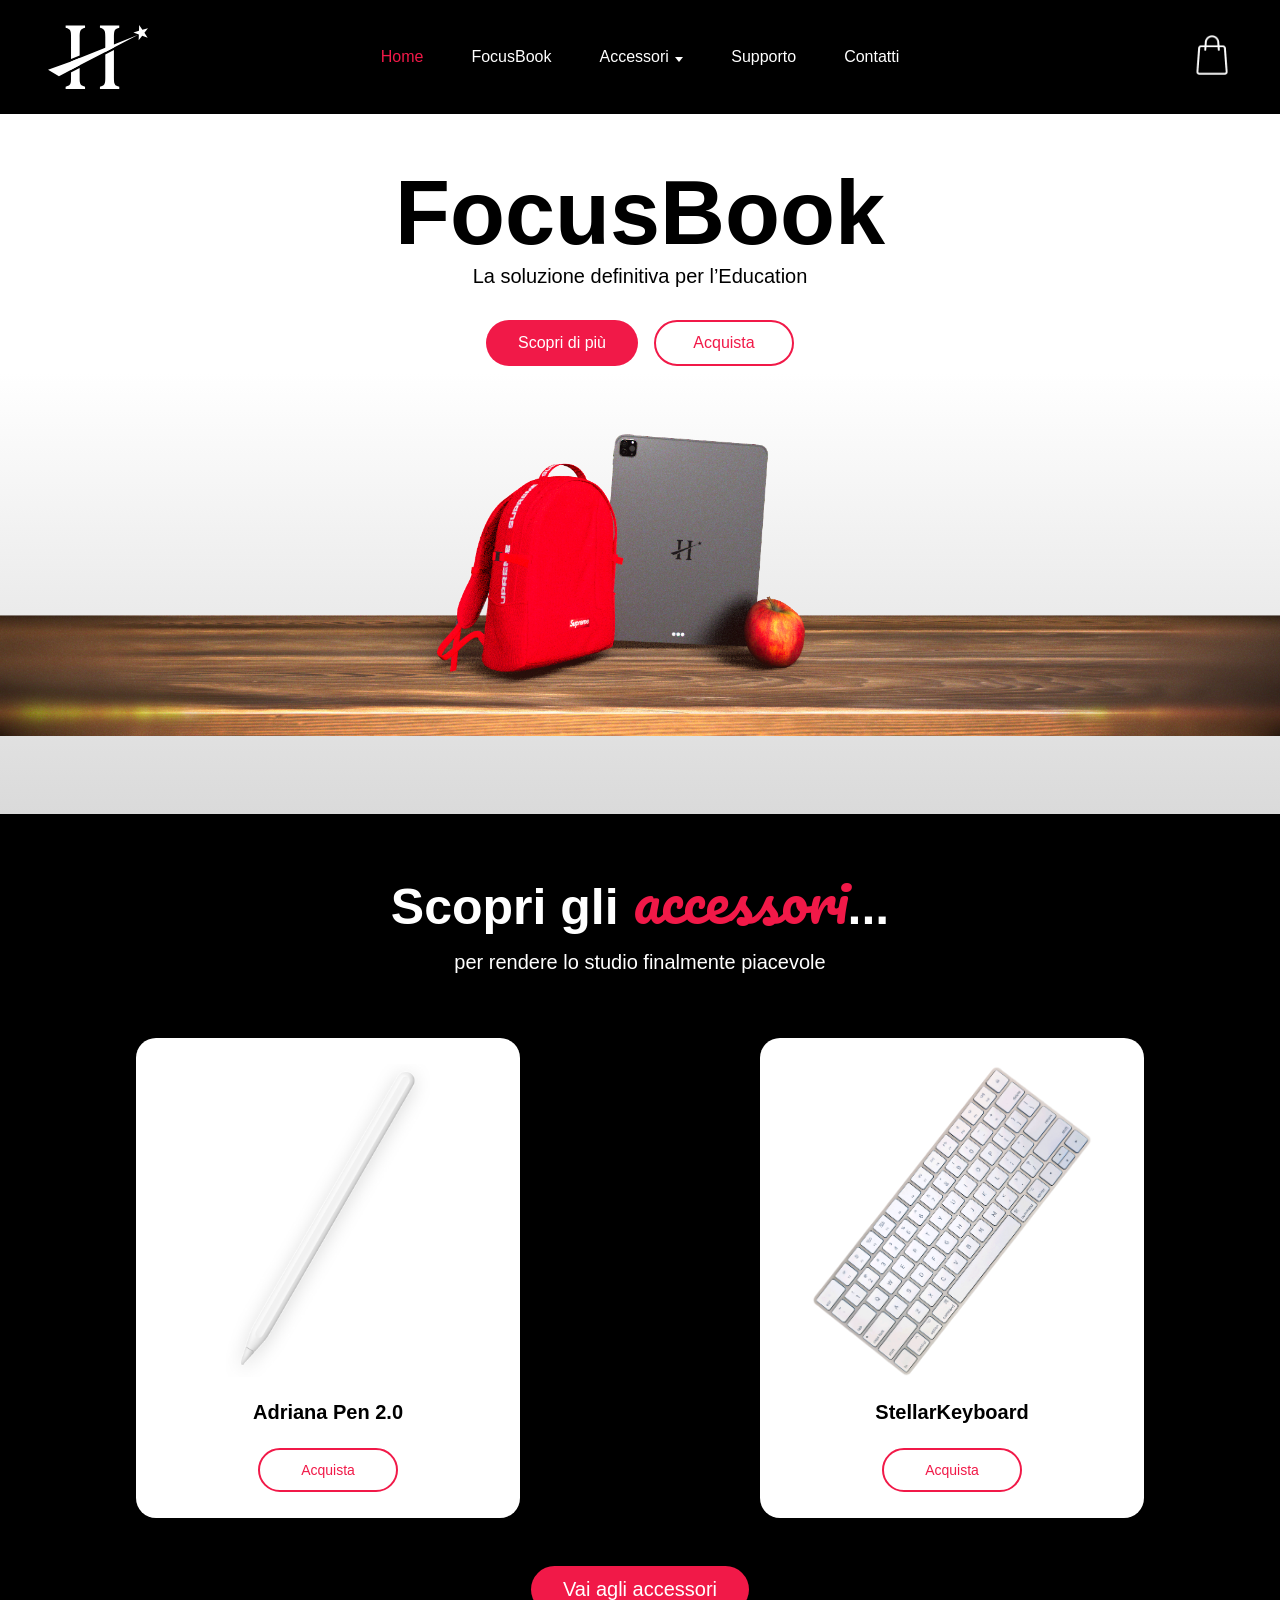
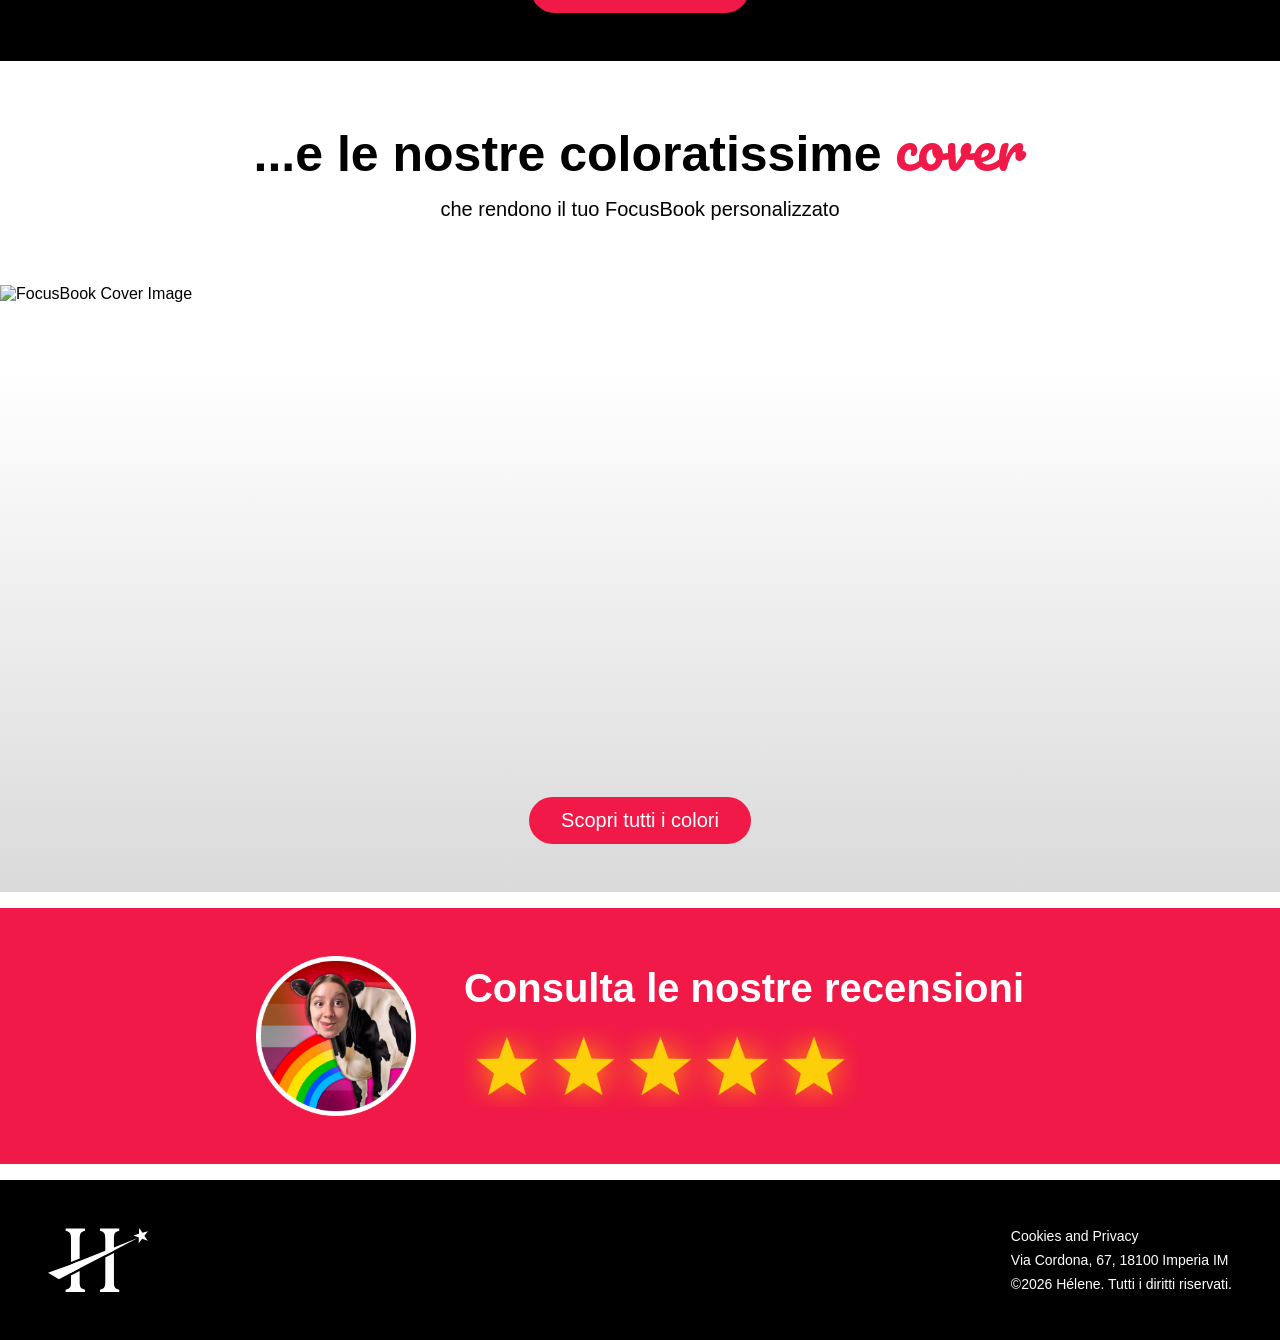
==== commit 299d5cec: "pcccc" ====
--- a/Website/index.html
+++ b/Website/index.html
@@ -19,7 +19,7 @@
 			<button class="menu-toggle" id="menuToggle">☰</button>
 			<nav id="menu">
 				<a href="index.html" class="active">Home</a>
-				<a href="#products">FocusBook</a>
+				<a href="focusbook.html">FocusBook</a>
 				<div class="nav-dropdown">
 					<a href="accessori.html">Accessori</a>
 					<div class="dropdown-menu">
@@ -42,7 +42,7 @@
 		<h1 class="hero-title">FocusBook</h1>
 		<h2 class="hero-subtitle">La soluzione definitiva per l’Education</h2>
 		<div class="hero-buttons">
-			<a href="#products" class="btn-fill">Scopri di più</a>
+			<a href="#products" class="btn-fill ">Scopri di più</a>
 			<a href="#store" class="btn-empty">Acquista</a>
 		</div>
 		<img src="assets/FocusBook index VFX.png" alt="FocusBook Hero Image" class="hero-image" />
@@ -64,12 +64,12 @@
 		</div>
 		<a href="#store" class="btn-fill btn-large">Vai agli accessori</a>
 	</black-section>
-	<white-section>
+	<gradient-section>
 		<h2 class="white-title">...e le nostre coloratissime <span class="highlight-accent">cover</span></h2>
 		<h3 class="white-subtitle">che rendono il tuo FocusBook personalizzato</h3>
 		<img src="assets/Covers.png" alt="FocusBook Cover Image" class="covers-image" />
 		<a href="#store" class="btn-fill btn-large">Scopri tutti i colori</a>
-	</white-section>
+	</gradient-section>
 	<red-section>
 		<a  href="#reviews" class="reviews-container">
 			<img src="assets/OS.png" alt="OS Image" class="os-image"/>
--- a/Website/styles.css
+++ b/Website/styles.css
@@ -1,669 +1,1051 @@
+/* Fonts */
+
+/* Puttana tua madre */
+
+@font-face {
+  font-family: "SF Pro";
+  src: url("assets/font/SF-Pro.ttf") format("truetype");
+  font-weight: 100 900;
+  font-style: normal;
+}
+
+@font-face {
+  font-family: "Pacifico";
+  src: url("assets/font/Pacifico-Regular.ttf") format("truetype");
+  font-weight: 100 900;
+  font-style: normal;
+}
+
+/* Variables */
+:root {
+  --color-bg: #ffffff;
+  --color-header: #000000;
+  --color-text: #ffffff;
+  --color-highlight: #f11948;
+  --color-highlight-hover: #c1143a;
+  --color-highlight-soft: rgba(241, 25, 72, 0.197);
+  --color-text-soft: rgba(255, 255, 255, 0.197);
+  --color-menu-toggle: #ebedff;
+  --color-card-muted: #f1f1f1;
+  --gradient-page: linear-gradient(180deg, #ffffff 37%, #dadada 100%);
+
+  --font-main:
+    "SF Pro", -apple-system, BlinkMacSystemFont, "SF Pro Display",
+    "SF Pro Text", sans-serif;
+  --font-accent: "Pacifico", cursive;
+
+  --radius-button: 100px;
+  --transition-color: color 0.3s ease;
+}
+
 /* Base */
-:root {
-	--color-bg: #ffffff;
-	--color-header: #000000;
-	--color-text: #ffffff;
-	--color-highlight: #F11948;
-	--color-highlight-hover: #C1143A;
-	--color-highlight-soft: rgba(241, 25, 72, 0.197);
-	--color-text-soft: rgba(255, 255, 255, 0.197);
-	--color-menu-toggle: #EBEDFF;
-	--color-card-muted: #f1f1f1;
-	--gradient-page: linear-gradient(180deg, #FFFFFF 37%, #DADADA 100%);
-	--font-main: 'SF Pro', -apple-system, BlinkMacSystemFont, 'SF Pro Display', 'SF Pro Text', sans-serif;
-	--font-accent: 'Pacifico', cursive;
-	--radius-button: 100px;
-	--transition-color: color 0.3s ease;
-}
-
-@font-face {
-	font-family: 'SF Pro';
-	src: url('assets/font/SF-Pro.ttf') format('truetype');
-	font-weight: 100 900;
-	font-style: normal;
-}
-
-@font-face {
-	font-family: 'Pacifico';
-	src: url('assets/font/Pacifico-Regular.ttf') format('truetype');
-	font-weight: 100 900;
-	font-style: normal;
-}
-
 * {
-	margin: 0;
-	padding: 0;
-	box-sizing: border-box;
+  box-sizing: border-box;
+  margin: 0;
+  padding: 0;
 }
 
 body {
-	font-family: var(--font-main);
-	font-weight: 400;
-	background-color: var(--color-bg);
+  background-color: var(--color-bg);
+  font-family: var(--font-main);
+  font-weight: 400;
 }
 
 a {
-	text-decoration: none;
+  text-decoration: none;
 }
 
 button {
-	font-family: inherit;
-}
-
-/* Header and navigation */
-header,
-footer {
-	background: var(--color-header);
-	display: flex;
-	flex-direction: row;
-	align-items: center;
-	justify-content: center;
-}
-
+  font-family: inherit;
+}
+
+/* Header */
 header {
-	padding: 3rem 3rem;
-	position: relative;
-	overflow: visible;
-	z-index: 20;
+  position: relative;
+  z-index: 20;
+  display: flex;
+  flex-direction: row;
+  align-items: center;
+  justify-content: center;
+  padding: 3rem;
+  overflow: visible;
+  background: var(--color-header);
 }
 
 header::before {
-	content: '';
-	position: absolute;
-	inset: 0;
-	display: none;
-	pointer-events: none;
-}
-
-header > .logo,
-footer > .logo {
-	position: absolute;
-	left: 3rem;
-}
-
-header > .cart-icon,
-footer > .footer-container {
-	position: absolute;
-	right: 3rem;
+  content: "";
+  position: absolute;
+  inset: 0;
+  display: none;
+  pointer-events: none;
+}
+
+header > .logo {
+  position: absolute;
+  left: 3rem;
 }
 
 header > .nav-container {
-	position: relative;
-}
-
-footer {
-	padding: 5rem 5rem;
-	color: var(--color-text);
-	font-size: 14px;
+  position: relative;
+}
+
+header > .cart-icon {
+  position: absolute;
+  right: 3rem;
 }
 
 .logo {
-	width: 100px;
-	height: 65px;
-	object-fit: contain;
-	flex-shrink: 0;
-}
-
-.cart-icon {
-	position: relative;
-}
-
-.cart-icon img {
-	width: 40px;
-	height: 40px;
-	object-fit: contain;
-	flex-shrink: 0;
-	transition: transform 0.3s ease;
-}
-
-.cart-icon .hover {
-	position: absolute;
-	top: 0;
-	left: 0;
-	opacity: 0;
-}
-
-.cart-icon:hover .hover {
-	opacity: 1;
-	scale: 1.05;
-}
-
-.cart-icon:hover .base {
-	opacity: 0;
-	scale: 1.05;
-}
-
-.nav-container,
-nav,
-.nav-dropdown {
-	display: flex;
-	align-items: center;
+  width: 100px;
+  height: 65px;
+  object-fit: contain;
+  flex-shrink: 0;
 }
 
 .nav-container {
-	gap: 1rem;
+  display: flex;
+  align-items: center;
+  gap: 1rem;
 }
 
 nav {
-	gap: 3rem;
+  display: flex;
+  align-items: center;
+  gap: 3rem;
 }
 
 nav a {
-	color: var(--color-text);
-	font-size: 16px;
-	font-weight: 400;
-	transition: opacity 0.3s ease;
-	white-space: nowrap;
+  color: var(--color-text);
+  font-size: 16px;
+  font-weight: 400;
+  white-space: nowrap;
+  transition: opacity 0.3s ease;
 }
 
 nav a:hover,
 .nav-dropdown:hover > a,
 .nav-dropdown:focus-within > a {
-	color: var(--color-highlight);
-	scale: 1.05;
+  color: var(--color-highlight);
+  scale: 1.05;
 }
 
 nav a.active {
-	color: var(--color-highlight);
-	font-weight: 400;
+  color: var(--color-highlight);
+  font-weight: 400;
 }
 
 nav a.active:hover {
-	color: var(--color-text);
+  color: var(--color-text);
 }
 
 .nav-dropdown {
-	position: relative;
+  position: relative;
+  display: flex;
+  align-items: center;
 }
 
 .nav-dropdown::after {
-	content: '';
-	position: absolute;
-	top: 100%;
-	left: 0;
-	right: 0;
-	height: 0.8rem;
+  content: "";
+  position: absolute;
+  top: 100%;
+  right: 0;
+  left: 0;
+  height: 0.8rem;
 }
 
 .nav-dropdown > a::after {
-	content: '';
-	display: inline-block;
-	width: 0;
-	height: 0;
-	margin-left: 0.4rem;
-	border-left: 4px solid transparent;
-	border-right: 4px solid transparent;
-	border-top: 5px solid currentColor;
-	transition: transform 0.3s ease;
+  content: "";
+  display: inline-block;
+  width: 0;
+  height: 0;
+  margin-left: 0.4rem;
+  border-top: 5px solid currentColor;
+  border-right: 4px solid transparent;
+  border-left: 4px solid transparent;
+  transition: transform 0.3s ease;
 }
 
 .nav-dropdown:hover > a::after,
 .nav-dropdown:focus-within > a::after {
-	transform: rotate(180deg);
+  transform: rotate(180deg);
 }
 
 .dropdown-menu {
-	position: absolute;
-	top: calc(100% + 0.8rem);
-	left: 50%;
-	z-index: 10;
-	display: flex;
-	flex-direction: column;
-	gap: 0.75rem;
-	min-width: 150px;
-	padding: 0.9rem 1rem;
-	background: rgba(0, 0, 0, 0.94);
-	border: 1px solid rgba(255, 255, 255, 0.14);
-	border-radius: 8px;
-	box-shadow: 0 16px 30px rgba(0, 0, 0, 0.28);
-	opacity: 0;
-	pointer-events: none;
-	transform: translate(-50%, 8px);
-	transition: opacity 0.25s ease, transform 0.25s ease;
+  position: absolute;
+  top: calc(100% + 0.8rem);
+  left: 50%;
+  z-index: 10;
+  display: flex;
+  flex-direction: column;
+  gap: 0.75rem;
+  min-width: 150px;
+  padding: 0.9rem 1rem;
+  background: rgba(0, 0, 0, 0.94);
+  border: 1px solid rgba(255, 255, 255, 0.14);
+  border-radius: 8px;
+  box-shadow: 0 16px 30px rgba(0, 0, 0, 0.28);
+  opacity: 0;
+  pointer-events: none;
+  transform: translate(-50%, 8px);
+  transition:
+    opacity 0.25s ease,
+    transform 0.25s ease;
+}
+
+.dropdown-menu a {
+  font-size: 14px;
 }
 
 .nav-dropdown:hover .dropdown-menu,
 .nav-dropdown:focus-within .dropdown-menu {
-	opacity: 1;
-	pointer-events: auto;
-	transform: translate(-50%, 0);
+  opacity: 1;
+  pointer-events: auto;
+  transform: translate(-50%, 0);
 }
 
 .menu-toggle {
-	display: none;
-	background: none;
-	border: none;
-	color: var(--color-menu-toggle);
-	font-size: 28px;
-	cursor: pointer;
-	padding: 0.5rem;
-	line-height: 1;
-}
-
-/* Sections and layout */
-main,
-white-section,
-black-section,
+  display: none;
+  padding: 0.5rem;
+  color: var(--color-menu-toggle);
+  font-size: 28px;
+  line-height: 1;
+  background: none;
+  border: none;
+  cursor: pointer;
+}
+
+.cart-icon {
+  position: relative;
+}
+
+.cart-icon img {
+  width: 40px;
+  height: 40px;
+  object-fit: contain;
+  flex-shrink: 0;
+  transition: transform 0.3s ease;
+}
+
+.cart-icon .hover {
+  position: absolute;
+  top: 0;
+  left: 0;
+  opacity: 0;
+}
+
+.cart-icon:hover .base {
+  opacity: 0;
+  scale: 1.05;
+}
+
+.cart-icon:hover .hover {
+  opacity: 1;
+  scale: 1.05;
+}
+
+/* Page sections */
+main {
+  display: flex;
+  flex-direction: column;
+  align-items: center;
+  min-height: calc(100vh - 200px);
+  padding-top: 3rem;
+  padding-bottom: 0;
+  background: var(--gradient-page);
+}
+
+black-section {
+  display: flex;
+  flex-direction: column;
+  align-items: center;
+  padding-top: 2rem;
+  padding-bottom: 3rem;
+  background: var(--color-header);
+  font-size: 16px;
+}
+
+gradient-section {
+  display: flex;
+  flex-direction: column;
+  align-items: center;
+  margin-bottom: 1rem;
+  padding-top: 2rem;
+  padding-bottom: 3rem;
+  background: var(--gradient-page);
+  font-size: 16px;
+}
+
+reverse-gradient-section {
+  display: flex;
+  flex-direction: column;
+  align-items: center;
+  margin-bottom: 1rem;
+  padding-top: 2rem;
+  padding-bottom: 3rem;
+  background: linear-gradient(180deg, #dadada 0%, #ffffff 63%);
+  font-size: 16px;
+}
+
+white-section {
+  display: flex;
+  flex-direction: column;
+  align-items: center;
+  margin-bottom: 1rem;
+  padding-top: 2rem;
+  padding-bottom: 3rem;
+  background: var(--color-bg);
+}
+
+red-section {
+  position: relative;
+  display: flex;
+  flex-direction: row;
+  align-items: center;
+  justify-content: center;
+  gap: 10rem;
+  margin-bottom: 1rem;
+  padding-top: 3rem;
+  padding-bottom: 3rem;
+  overflow: hidden;
+  background: var(--color-highlight);
+  font-size: 16px;
+}
+
+.accessori-page-section {
+  display: flex;
+  flex-direction: row;
+  align-items: center;
+  justify-content: center;
+  margin-bottom: 1rem;
+  padding-top: 2rem;
+  padding-bottom: 3rem;
+  background: var(--gradient-page);
+}
+
+.accessori-page-container {
+  display: flex;
+  flex-direction: column;
+  align-items: stretch;
+  justify-content: center;
+  gap: 1rem;
+  padding-bottom: 3rem;
+}
+
 accessori-grid {
-	display: flex;
-	flex-direction: column;
-	align-items: center;
-}
-
-main,
-white-section,
-.accessori-page-section {
-	background: var(--gradient-page);
-}
-
-main,
-red-section,
-white-section,
-black-section {
-	font-size: 16px;
-}
-
-main {
-	padding-top: 3rem;
-	padding-bottom: 0;
-	min-height: calc(100vh - 200px);
-}
-
-red-section,
-.accessori-page-section,
-.reviews-container,
-.Accessori-container,
+  display: flex;
+  flex-direction: column;
+  align-items: center;
+  justify-content: center;
+  gap: 2rem;
+  padding-top: 3rem;
+  padding-bottom: 3rem;
+}
+
+.accessori-grid-container {
+  display: grid;
+  grid-template-columns: repeat(3, 1fr);
+  grid-template-rows: repeat(2, 1fr);
+  align-items: center;
+  justify-content: center;
+  gap: 3rem;
+  padding-bottom: 3rem;
+}
+
+.reviews-container {
+  position: relative;
+  z-index: 1;
+  display: flex;
+  align-items: center;
+  justify-content: center;
+  gap: 3rem;
+  max-width: 900px;
+  margin: 0 auto;
+}
+
+.reviews-box {
+  display: flex;
+  flex-direction: column;
+  align-items: flex-start;
+  gap: 1rem;
+}
+
+.info-box {
+  display: flex;
+  flex-direction: row;
+  align-items: center;
+  justify-content: center;
+  flex-wrap: wrap;
+  gap: 1rem;
+  padding: 2rem;
+  background-color: var(--color-card-muted);
+  border-radius: 12px;
+  width: 80%;
+  text-align: center;
+}
+
+.info-box-container {
+  display: flex;
+  flex-direction: row;
+  align-items: center;
+  justify-content: center;
+  flex: 1 1 220px;
+  padding: 1rem;
+  gap: 1rem;
+}
+
+.info-box-container img {
+  width: 40px;
+  height: 40px;
+  object-fit: contain;
+  flex-shrink: 0;
+}
+
+.info-box-text {
+  display: flex;
+  flex-direction: column;
+  align-items: flex-start;
+  text-align: left;
+}
+
+.info-box-text h3 {
+  color: var(--color-header);
+  font-size: 16px;
+  font-weight: 590;
+}
+
+.info-box-text p {
+  color: var(--color-header);
+  font-size: 14px;
+  font-weight: 400;
+}
+
+/* Typography */
+.hero-title {
+  margin-bottom: 0;
+  color: var(--color-header);
+  font-size: 90px;
+  font-weight: 700;
+  text-align: center;
+}
+
+.hero-subtitle {
+  margin-bottom: 2rem;
+  color: var(--color-header);
+  font-size: 20px;
+  font-weight: 510;
+  
+  text-align: center;
+}
+
+.black-title,
+.white-title {
+  margin-bottom: 0;
+  font-size: 50px;
+  font-weight: 590;
+  text-align: center;
+}
+
+.black-title {
+  color: var(--color-text);
+}
+
+.white-title {
+  color: var(--color-header);
+}
+
+.black-subtitle,
+.white-subtitle {
+  margin-bottom: 4rem;
+  font-size: 20px;
+  font-weight: 510;
+  
+  text-align: center;
+}
+
+.black-subtitle {
+  color: var(--color-text);
+}
+
+.white-subtitle {
+  color: var(--color-header);
+}
+
+red-section h2 {
+  margin-bottom: 0;
+  color: var(--color-text);
+  font-size: 40px;
+  font-weight: 590;
+  text-align: center;
+}
+
+red-section p {
+  color: var(--color-text);
+  font-size: 20px;
+  font-weight: 400;
+  
+  text-align: center;
+}
+
+.accessori-page-section h2 {
+  margin-bottom: 0;
+  color: var(--color-header);
+  font-size: 50px;
+  font-weight: 700;
+  text-align: left;
+}
+
+.accessori-page-section h3 {
+  color: var(--color-highlight);
+  font-size: 40px;
+  font-weight: 700;
+  
+  text-align: left;
+}
+
+.accessori-page-section p {
+  color: var(--color-header);
+  font-size: 16px;
+  font-weight: 400;
+  
+  text-align: left;
+}
+
+accessori-grid h2 {
+  margin-bottom: 1rem;
+  color: var(--color-header);
+  font-size: 40px;
+  font-weight: 700;
+  text-align: center;
+}
+
+.highlight-accent {
+  color: var(--color-highlight);
+  font-family: var(--font-accent);
+  font-size: 60px;
+  font-weight: 590;
+}
+
+.highlight-red {
+  color: var(--color-highlight);
+}
+
+/* Cards */
+.Accessori-container {
+  display: flex;
+  justify-content: center;
+  gap: 15rem;
+  padding-bottom: 3rem;
+}
+
+.Accessori-box {
+  display: flex;
+  flex-direction: column;
+  align-items: center;
+  justify-content: center;
+  gap: 1.5rem;
+  width: 24rem;
+  height: 30rem;
+  padding: 1rem;
+  color: var(--color-text);
+  font-size: 18px;
+  font-weight: 500;
+  text-align: center;
+  background-color: var(--color-bg);
+  border-radius: 20px;
+}
+
+.Accessori-box p {
+  color: var(--color-header);
+  font-size: 20px;
+  font-weight: 590;
+  text-align: center;
+}
+
+.Accessori-box a {
+  font-size: 14px;
+}
+
+.accessori-grid-element {
+  display: flex;
+  flex-direction: column;
+  align-items: center;
+  justify-content: center;
+  gap: 1.5rem;
+  width: 18rem;
+  height: 24rem;
+  padding: 1rem;
+  color: var(--color-header);
+  font-size: 18px;
+  font-weight: 500;
+  text-align: center;
+  background-color: var(--color-card-muted);
+  border-radius: 12px;
+}
+
+/* Buttons */
 .hero-buttons {
-	display: flex;
-	justify-content: center;
-}
-
-red-section,
-.accessori-page-section,
-.reviews-container {
-	align-items: center;
-}
-
-red-section {
-	flex-direction: row;
-	padding-top: 3rem;
-	padding-bottom: 3rem;
-	background: var(--color-highlight);
-	gap: 10rem;
-	margin-bottom: 1rem;
-	position: relative;
-	overflow: hidden;
-}
-
-white-section,
-.accessori-page-section,
-red-section {
-	margin-bottom: 1rem;
-}
-
-white-section,
-black-section {
-	padding-top: 2rem;
-	padding-bottom: 3rem;
-}
-
-black-section {
-	background: var(--color-header);
-}
-
-.reviews-container {
-	gap: 3rem;
-	position: relative;
-	z-index: 1;
-	margin: 0 auto;
-	max-width: 900px;
-}
-
-.reviews-box,
-.accessori-page-container,
-.accessori-grid-element,
-.Accessori-box {
-	display: flex;
-	flex-direction: column;
-}
-
-.reviews-box {
-	align-items: start;
-	gap: 1rem;
-}
-
-.accessori-page-section {
-	flex-direction: row;
-	padding-top: 2rem;
-	padding-bottom: 3rem;
-}
-
-.accessori-page-container {
-	align-items: left;
-	gap: 1rem;
-	justify-content: center;
-	padding-bottom: 3rem;
-}
-
-accessori-grid {
-	gap: 2rem;
-	justify-content: center;
-	padding-top: 3rem;
-	padding-bottom: 3rem;
-}
-
-.accessori-grid-container {
-	display: grid;
-	grid-template-columns: repeat(3, 1fr);
-	grid-template-rows: repeat(2, 1fr);
-	gap: 3rem;
-	justify-content: center;
-	padding-bottom: 3rem;
-	align-items: center;
-}
-
-/* Text */
-.hero-title,
-.hero-subtitle,
-.white-title,
-.white-subtitle,
-.black-title,
-.black-subtitle,
-red-section h2,
-red-section p,
-accessori-grid h2,
-.accessori-grid-element,
-.Accessori-box,
-.Accessori-box p {
-	text-align: center;
-}
-
-.hero-title,
-.hero-subtitle,
-.white-title,
-.black-title,
-.accessori-page-section h2,
-red-section h2 {
-	margin-bottom: 0;
-}
-
-.hero-title,
-.hero-subtitle,
-.white-title,
-.white-subtitle,
-.accessori-page-section h2,
-.accessori-page-section p,
-accessori-grid h2,
-.Accessori-box p {
-	color: var(--color-header);
-}
-
-.black-title,
-.black-subtitle,
-red-section h2,
-red-section p {
-	color: var(--color-text);
-}
-
-.white-title,
-.black-title,
-.accessori-page-section h2 {
-	font-size: 50px;
-}
-
-.white-title,
-.black-title {
-	font-weight: 590;
-}
-
-.white-subtitle,
-.black-subtitle,
-.hero-subtitle {
-	font-size: 20px;
-	font-weight: 510;
-	letter-spacing: 0.04em;
-}
-
-.white-subtitle,
-.black-subtitle {
-	margin-bottom: 4rem;
-}
-
-.hero-title {
-	font-size: 90px;
-	font-weight: 700;
-}
-
-.hero-subtitle {
-	margin-bottom: 2rem;
-}
-
-red-section h2 {
-	font-size: 40px;
-	font-weight: 590;
-}
-
-red-section p {
-	font-size: 20px;
-	font-weight: 400;
-	letter-spacing: 0.04em;
-}
-
-.accessori-page-section h3 {
-	color: var(--color-highlight);
-	font-size: 40px;
-	font-weight: 700;
-	text-align: left;
-	letter-spacing: 0.04em;
-}
-
-.accessori-page-section h2 {
-	font-weight: 700;
-	text-align: left;
-}
-
-.accessori-page-section p {
-	font-size: 16px;
-	font-weight: 400;
-	text-align: left;
-	letter-spacing: 0.04em;
-}
-
-accessori-grid h2 {
-	font-size: 40px;
-	font-weight: 700;
-	margin-bottom: 1rem;
-}
-
-/* Cards and footer */
-.Accessori-container {
-	gap: 15rem;
-	padding-bottom: 3rem;
-}
-
-.accessori-grid-element,
-.Accessori-box {
-	gap: 1.5rem;
-	align-items: center;
-	justify-content: center;
-	font-size: 18px;
-	font-weight: 500;
-	padding: 1rem;
-}
-
-.accessori-grid-element {
-	width: 18rem;
-	height: 24rem;
-	background-color: var(--color-card-muted);
-	border-radius: 12px;
-	color: var(--color-header);
-}
-
-.Accessori-box {
-	width: 24rem;
-	height: 30rem;
-	background-color: var(--color-bg);
-	border-radius: 20px;
-	color: var(--color-text);
-}
-
-.Accessori-box p {
-	font-size: 20px;
-	font-weight: 590;
-}
-
-.Accessori-box a,
-.dropdown-menu a {
-	font-size: 14px;
-}
-
-.footer-container {
-	display: flex;
-	flex-direction: row;
-	gap: 2rem;
-	align-items: center;
-}
-
-.footer-links {
-	display: flex;
-	flex-direction: column;
-	gap: 0.5rem;
-}
-
-.footer-links,
-.footer-links a {
-	color: var(--color-text);
-	font-size: 14px;
-	font-weight: 400;
-	transition: var(--transition-color);
-}
-
-.footer-links a:hover {
-	color: var(--color-highlight);
-}
-
-.hero-buttons {
-	gap: 1rem;
-}
-
-/* Buttons */
+  display: flex;
+  justify-content: center;
+  gap: 1rem;
+}
+
 .btn-fill,
 .btn-empty,
 .btn-fill-reverse,
 .btn-empty-reverse {
-	font-weight: 400;
-	transition: var(--transition-color);
-	border-radius: var(--radius-button);
-	padding: 0.75rem 2rem;
-	display: flex;
-	align-items: center;
-	justify-content: center;
-	min-width: 140px;
-}
-
-.btn-fill,
-.btn-empty-reverse,
+  display: flex;
+  align-items: center;
+  justify-content: center;
+  min-width: 140px;
+  padding: 0.75rem 2rem;
+  font-weight: 400;
+  border-radius: var(--radius-button);
+  transition: var(--transition-color);
+}
+
+.btn-fill {
+  color: var(--color-text);
+  background-color: var(--color-highlight);
+}
+
+.btn-fill:hover {
+  background-color: var(--color-highlight-hover);
+  scale: 1.05;
+}
+
+.btn-empty {
+  color: var(--color-highlight);
+  border: 2px solid currentColor;
+}
+
+.btn-empty:hover {
+  color: var(--color-highlight);
+  background-color: var(--color-highlight-soft);
+  scale: 1.05;
+}
+
+.btn-fill-reverse {
+  color: var(--color-highlight);
+  background-color: var(--color-text);
+}
+
+.btn-fill-reverse:hover {
+  background-color: #d4d4d4;
+  scale: 1.05;
+}
+
+.btn-empty-reverse {
+  color: var(--color-text);
+  border: 2px solid currentColor;
+}
+
 .btn-empty-reverse:hover {
-	color: var(--color-text);
-}
-
-.btn-empty,
-.btn-fill-reverse {
-	color: var(--color-highlight);
-}
-
-.btn-fill {
-	background-color: var(--color-highlight);
-}
-
-.btn-fill:hover {
-	background-color: var(--color-highlight-hover);
-}
-
-.btn-empty,
-.btn-empty-reverse {
-	border: 2px solid currentColor;
-}
-
-.btn-empty:hover {
-	color: var(--color-highlight);
-	background-color: var(--color-highlight-soft);
-}
-
-.btn-fill-reverse {
-	background-color: var(--color-text);
-}
-
-.btn-fill-reverse:hover {
-	background-color: #d4d4d4;
-}
-
-.btn-empty-reverse:hover {
-	background-color: var(--color-text-soft);
+  color: var(--color-text);
+  background-color: var(--color-text-soft);
+  scale: 1.05;
 }
 
 .btn-large {
-	font-size: 20px;
-}
-
-.highlight-accent {
-	color: var(--color-highlight);
-	font-weight: 590;
-	font-family: var(--font-accent);
-	font-size: 60px;
-}
-
-.highlight-red {
-	color: var(--color-highlight);
+  font-size: 20px;
 }
 
 /* Images */
 .hero-image {
-	width: 100%;
-	height: auto;
-	object-fit: fill;
-}
-
-.covers-image,
+  width: 100%;
+  height: auto;
+  object-fit: fill;
+}
+
+.covers-image {
+  width: 100%;
+  height: 30rem;
+  margin-bottom: 2rem;
+  object-fit: contain;
+}
+
 .screen-image {
-	width: 100%;
-	height: 30rem;
-}
-
-.covers-image {
-	object-fit: contain;
-	margin-bottom: 2rem;
-}
-
-.screen-image {
-	padding-bottom: 2rem;
+  width: 100%;
+  height: 30rem;
+  padding-bottom: 2rem;
 }
 
 red-section > .screen-image {
-	position: absolute;
-	left: 0;
-	height: 100%;
-	width: auto;
-	object-fit: cover;
+  position: absolute;
+  left: 0;
+  width: auto;
+  height: 100%;
+  object-fit: cover;
 }
 
 .accessori-page-section img {
-	height: 30rem;
-	object-fit: contain;
+  height: 30rem;
+  object-fit: contain;
 }
 
 .Accessori-box img {
-	width: 80%;
-	height: auto;
-	max-height: 70%;
-	object-fit: contain;
+  width: 80%;
+  height: auto;
+  max-height: 70%;
+  object-fit: contain;
 }
 
 .os-image {
-	height: 10rem;
-	aspect-ratio: 1 / 1;
+  height: 10rem;
+  aspect-ratio: 1 / 1;
 }
 
 .stelle-image {
-	height: 5rem;
-}
+  height: 5rem;
+}
+
+/* Footer */
+footer {
+  display: flex;
+  flex-direction: row;
+  align-items: center;
+  justify-content: center;
+  padding: 5rem;
+  color: var(--color-text);
+  font-size: 14px;
+  background: var(--color-header);
+}
+
+footer > .logo {
+  position: absolute;
+  left: 3rem;
+}
+
+footer > .footer-container {
+  position: absolute;
+  right: 3rem;
+}
+
+.footer-container {
+  display: flex;
+  flex-direction: row;
+  align-items: center;
+  gap: 2rem;
+}
+
+.footer-links {
+  display: flex;
+  flex-direction: column;
+  gap: 0.5rem;
+  color: var(--color-text);
+  font-size: 14px;
+  font-weight: 400;
+}
+
+.footer-links a {
+  color: var(--color-text);
+  font-size: 14px;
+  font-weight: 400;
+  transition: var(--transition-color);
+}
+
+.footer-links a:hover {
+  color: var(--color-highlight);
+}
+
+focusbook-hero{
+  display: grid;
+  grid-template-columns: max-content minmax(320px, 460px) max-content;
+  align-items: center;
+  justify-content: center;
+  column-gap: 2rem;
+  min-height: 620px;
+  padding: 4rem 3rem;
+  background: var(--color-bg);
+}
+
+focusbook-hero img {
+  grid-column: 2;
+  width: 100%;
+  height: auto;
+  object-fit: contain;
+}
+
+.focusbook-hero-text {
+  grid-column: 1;
+  align-self: start;
+  justify-self: end;
+  color: var(--color-header);
+  font-size: 20px;
+  font-weight: 400;
+  text-align: left;
+}
+
+.focusbook-hero-text h2 {
+  margin-bottom: 0;
+  color: var(--color-highlight);
+  font-size: 40px;
+  font-weight: 700;
+  text-align: left;
+}
+
+.focusbook-hero-text h1 {
+  margin-bottom: 0;
+  color: var(--color-header);
+  font-size: 60px;
+  font-weight: 700;
+  text-align: left;
+}
+
+.focusbook-hero-text p {
+  color: var(--color-header);
+  font-size: 16px;
+  font-weight: 400;
+  
+  text-align: left;
+}
+
+.focusbook-hero-btn {
+  grid-column: 3;
+  align-self: end;
+  justify-self: start;
+  display: flex;
+  flex-direction: column-reverse;
+  align-items: flex-end;
+  gap: 0.5rem;
+}
+
+.focusbook-nova-section {
+  align-items: stretch;
+  padding: 0;
+}
+
+.focusbook-nova {
+  display: grid;
+  grid-template-columns: minmax(0, 1fr) minmax(0, 1fr);
+  align-items: stretch;
+  width: 100%;
+  gap: 0;
+  padding: 0;
+}
+
+.focusbook-nova-text {
+  display: flex;
+  flex-direction: column;
+  align-items: flex-start;
+  align-self: center;
+  gap: 1rem;
+  padding: 3.5rem 0 3.5rem 6rem;
+  color: var(--color-text);
+  font-size: 20px;
+  font-weight: 400;
+  text-align: left;
+}
+
+.focusbook-nova img {
+  display: block;
+  width: 82%;
+  height: auto;
+  margin: 0;
+  padding: 0;
+  object-fit: contain;
+  object-position: top right;
+  align-self: start;
+  justify-self: end;
+}
+
+.focusbook-nova-text h2 {
+  margin-bottom: 0;
+  color: var(--color-text);
+  font-size: 40px;
+  font-weight: 700;
+  text-align: left;
+}
+
+.focusbook-nova-text h3 {
+  margin-bottom: 0;
+  color: var(--color-highlight);
+  font-size: 30px;
+  font-weight: 510;
+  
+  text-align: left;
+}
+
+.focusbook-nova-text p {
+  color: var(--color-text);
+  font-size: 16px;
+  font-weight: 400;
+  
+  text-align: left;
+}
+
+.flex-row {
+  display: flex;
+  flex-direction: row;
+  align-items: center;
+  justify-content: center;
+  gap: 10rem;
+  padding-bottom: 0;
+  margin-bottom: 0;
+}
+
+.focusmode-img {
+  width: 30rem;
+  height: auto;
+  object-fit: contain;
+}
+
+.focusmode-text {
+  display: flex;
+  flex-direction: column;
+  align-items: flex-start;
+  gap: 1rem;
+  color: var(--color-header);
+  font-size: 20px;
+  font-weight: 400;
+  text-align: left;
+}
+
+.focusmode-text h2 {
+  margin-bottom: 0;
+  color: var(--color-header);
+  font-size: 40px;
+  font-weight: 700;
+  text-align: left;
+}
+
+.focusmode-text p {
+  color: var(--color-header);
+  font-size: 16px;
+  font-weight: 400;
+  
+  text-align: left;
+}
+
+.focusmode-text h3 {
+  margin-bottom: 0;
+  color: var(--color-highlight);
+  font-size: 30px;
+  font-weight: 510;
+  
+  text-align: left;
+}
+
+.focusmode-text li {
+  color: var(--color-header);
+  font-size: 16px;
+  font-weight: 400;
+  
+  text-align: left;
+}
+
+.focusmode-list {
+  padding-left: 2rem;
+}
+
+.paperlike-section {
+  align-items: stretch;
+}
+
+.PaperLike-container {
+  display: flex;
+  align-items: center;
+  justify-content: space-between;
+  width: 100%;
+  padding-bottom: 3rem;
+}
+
+.PaperLike-container .focusmode-text {
+  padding-left: 5rem;
+}
+
+.PaperLike-img {
+  display: block;
+  width: auto;
+  height: 15rem;
+  object-fit: contain;
+  margin-left: auto;
+}
+
+.black-info-text {
+  color: var(--color-text);
+  font-size: 25px;
+  font-weight: 400;
+  
+  text-align: center;
+}
+
+.black-info-text h3 {
+  margin-bottom: 0;
+  font-size: 45px;
+  font-weight: 700;
+  
+  text-align: center;
+}
+
+CordoniniOS-section {
+  align-items: center;
+  background-color: var(--gradient-page);
+  background-image: url(assets/BG\ waves\ 1.png); 
+  background-size: cover;
+  background-position: center;
+  display: flex;
+  flex-direction: column;
+  align-items: center;
+  justify-content: center;
+
+}
+
+.CordoniniOS-container {
+  display: flex;
+  flex-direction: row;
+  align-items: center;
+  justify-content: center;
+  gap: 5rem;
+  padding-top: 3rem;
+  padding-bottom: 3rem;
+}
+
+.CordoniniOS-container-text {
+  display: flex;
+  flex-direction: column;
+  align-items: flex-start;
+  gap: 1rem;
+  color: var(--color-header);
+  font-size: 20px;
+  font-weight: 400;
+  text-align: left;
+}
+
+.CordoniniOS-container-text h2 {
+  margin-bottom: 0;
+  color: var(--color-highlight);
+  font-size: 30px;
+  font-weight: 700;
+  text-align: left;
+}
+
+.CordoniniOS-container-text h1 {
+  margin-bottom: 0;
+  color: var(--color-header);
+  font-size: 50px;
+  font-weight: 700;
+  text-align: left;
+}
+
+.CordoniniOS-container-text p {
+  color: var(--color-header);
+  font-size: 16px;
+  font-weight: 400;
+  
+  text-align: left;
+}
+
+.small h3{
+  font-size: 20px;
+  font-weight: 590;
+}
+
+.small p {
+  font-size: 16px;
+}
+
+.CordoniniOS-container img {
+  width: 30rem;
+  height: auto;
+  object-fit: contain;
+}
+
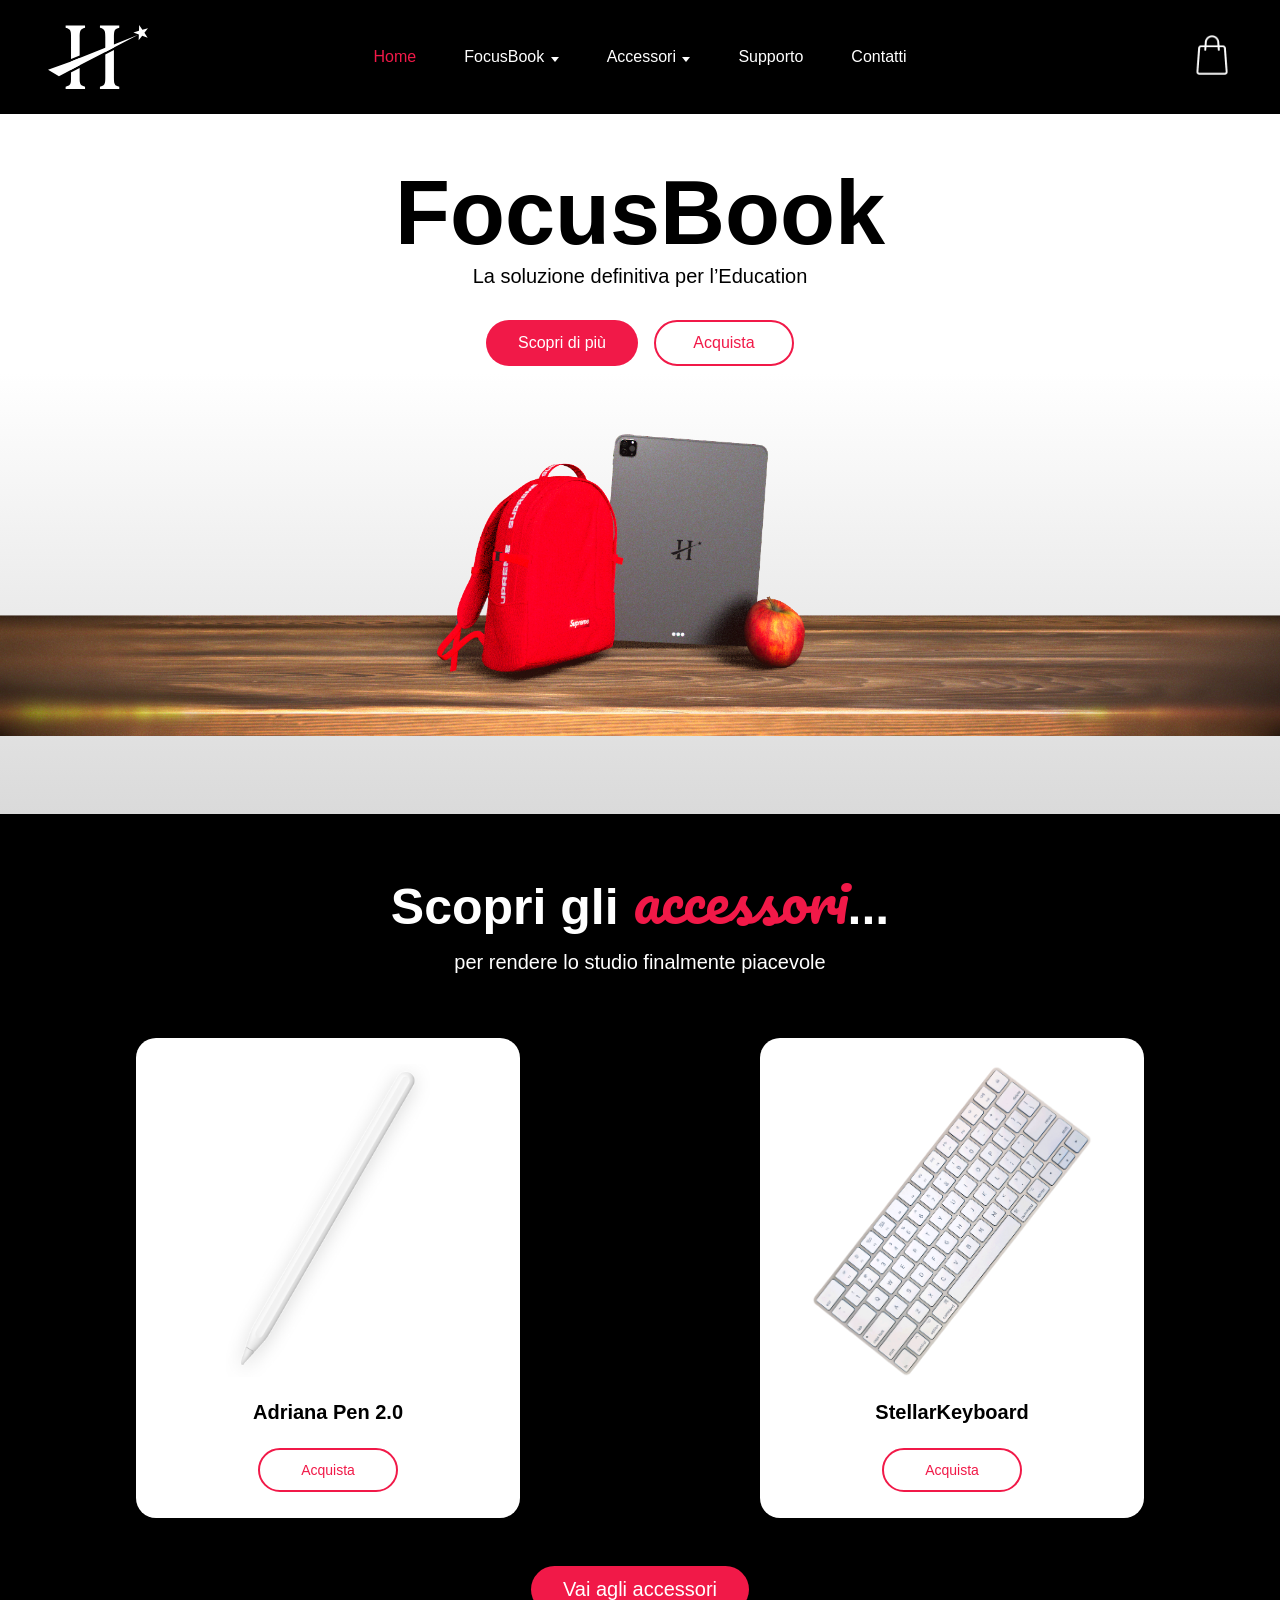
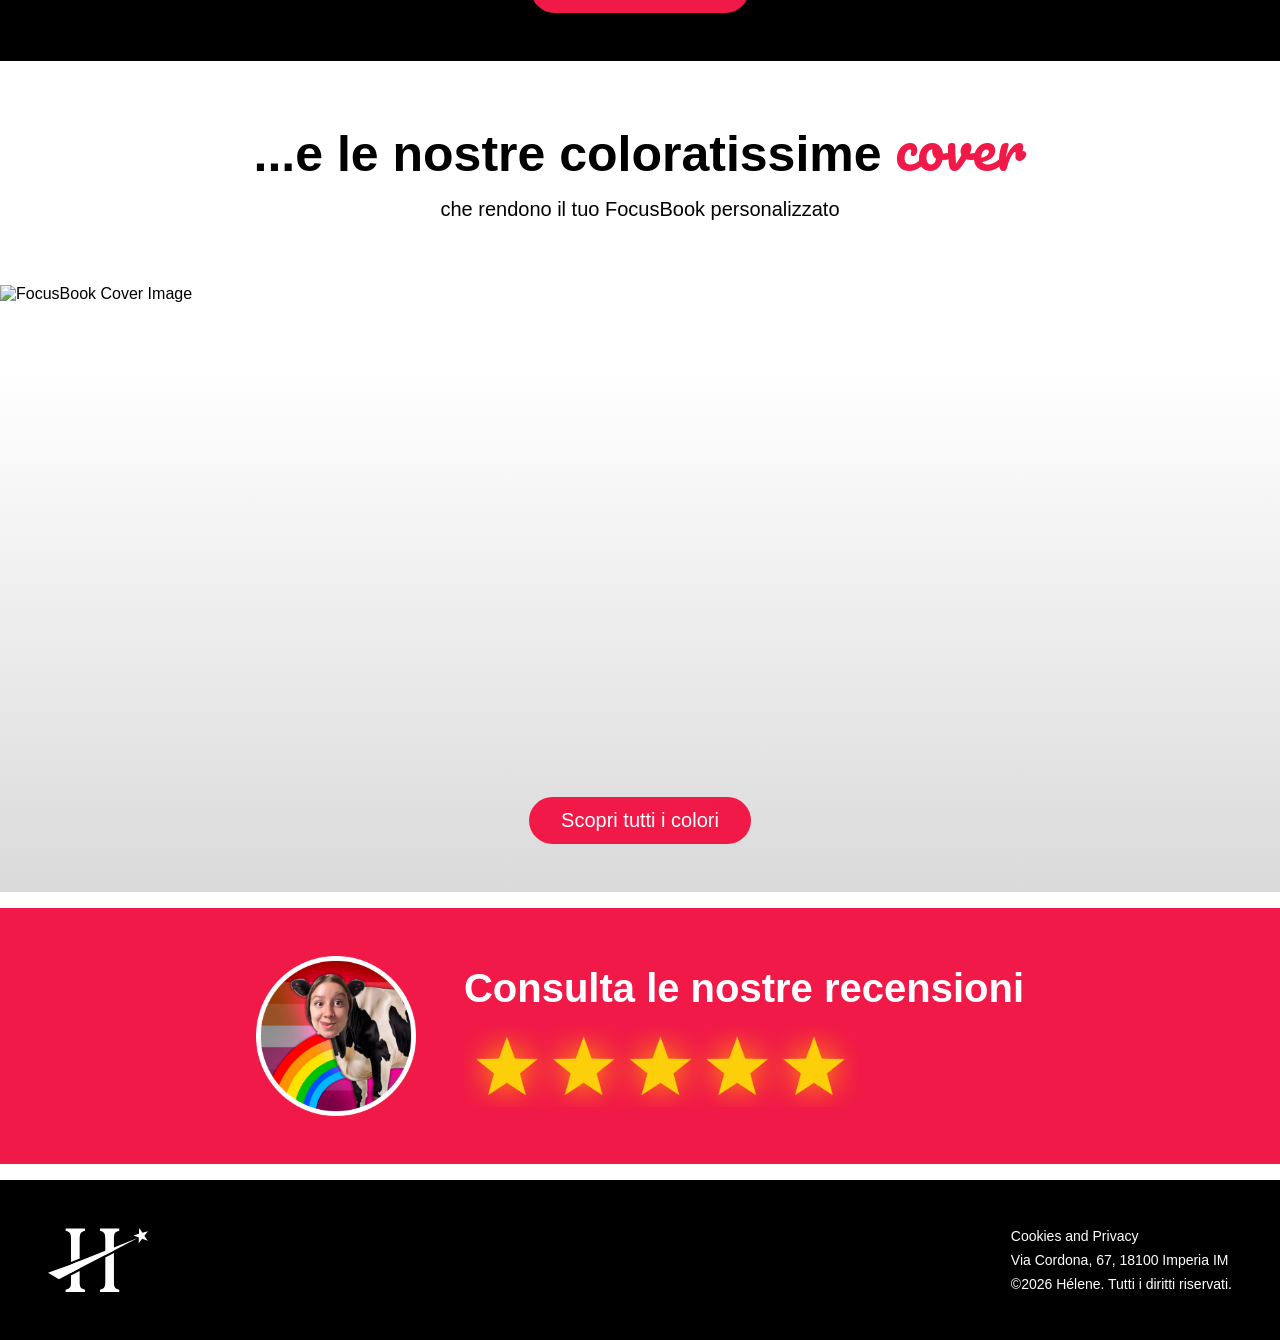
==== commit 95ae7788: "VEDO LA LUCE" ====
--- a/Website/index.html
+++ b/Website/index.html
@@ -19,12 +19,19 @@
 			<button class="menu-toggle" id="menuToggle">☰</button>
 			<nav id="menu">
 				<a href="index.html" class="active">Home</a>
-				<a href="focusbook.html">FocusBook</a>
+				<div class="nav-dropdown">
+					<a href="focusbook.html">FocusBook</a>
+					<div class="dropdown-menu">
+						<a href="focusbook-personal.html">Personal</a>
+						<a href="focusbook-school.html">School</a>
+					</div>
+				</div>
 				<div class="nav-dropdown">
 					<a href="accessori.html">Accessori</a>
 					<div class="dropdown-menu">
 						<a href="#reviews">Adriana Pen 2.0</a>
 						<a href="#support">StellarKeyboard</a>
+						<a href="#support">Cover</a>
 					</div>
 				</div>
 				<a href="#support">Supporto</a>
@@ -42,7 +49,7 @@
 		<h1 class="hero-title">FocusBook</h1>
 		<h2 class="hero-subtitle">La soluzione definitiva per l’Education</h2>
 		<div class="hero-buttons">
-			<a href="#products" class="btn-fill ">Scopri di più</a>
+			<a href="focusbook.html" class="btn-fill ">Scopri di più</a>
 			<a href="#store" class="btn-empty">Acquista</a>
 		</div>
 		<img src="assets/FocusBook index VFX.png" alt="FocusBook Hero Image" class="hero-image" />
@@ -62,7 +69,7 @@
 				<a href="#store" class="btn-empty">Acquista</a>
 			</div>
 		</div>
-		<a href="#store" class="btn-fill btn-large">Vai agli accessori</a>
+		<a href="accessori.html" class="btn-fill btn-large">Vai agli accessori</a>
 	</black-section>
 	<gradient-section>
 		<h2 class="white-title">...e le nostre coloratissime <span class="highlight-accent">cover</span></h2>
--- a/Website/styles.css
+++ b/Website/styles.css
@@ -1,6 +1,4 @@
 /* Fonts */
-
-/* Puttana tua madre */
 
 @font-face {
   font-family: "SF Pro";
@@ -859,8 +857,7 @@
   margin-bottom: 0;
   color: var(--color-highlight);
   font-size: 30px;
-  font-weight: 510;
-  
+  font-weight: 590;
   text-align: left;
 }
 
@@ -919,7 +916,7 @@
   margin-bottom: 0;
   color: var(--color-highlight);
   font-size: 30px;
-  font-weight: 510;
+  font-weight: 590;
   
   text-align: left;
 }
@@ -1014,7 +1011,7 @@
   margin-bottom: 0;
   color: var(--color-highlight);
   font-size: 30px;
-  font-weight: 700;
+  font-weight: 590;
   text-align: left;
 }
 
@@ -1049,3 +1046,342 @@
   object-fit: contain;
 }
 
+.versions-section {
+  width: 100%;
+  margin-bottom: 0;
+  padding: 3rem clamp(1rem, 5vw, 4rem) 3.5rem;
+}
+
+.versions-section .white-subtitle {
+  margin-bottom: 2rem;
+}
+
+.comparison-table-wrap {
+  width: min(100%, 980px);
+  overflow-x: auto;
+  background: var(--color-bg);
+  border: 1px solid rgba(0, 0, 0, 0.08);
+  border-radius: 12px;
+  margin-bottom: 2rem;
+}
+
+.comparison-table {
+  width: 100%;
+  min-width: 700px;
+  color: var(--color-header);
+  font-size: 16px;
+  text-align: left;
+  border-collapse: separate;
+  border-spacing: 0;
+}
+
+.comparison-table th,
+.comparison-table td {
+  padding: 1.1rem 1.25rem;
+  vertical-align: middle;
+  border-bottom: 1px solid rgba(0, 0, 0, 0.08);
+}
+
+.comparison-table th:not(:last-child),
+.comparison-table td:not(:last-child) {
+  border-right: 1px solid rgba(0, 0, 0, 0.08);
+}
+
+.comparison-table thead th {
+  color: var(--color-text);
+  font-weight: 590;
+  white-space: nowrap;
+  background: var(--color-header);
+}
+
+.comparison-table thead th:not(:last-child) {
+  border-right-color: rgba(255, 255, 255, 0.18);
+}
+
+.comparison-table thead th:first-child {
+  border-top-left-radius: 8px;
+}
+
+.comparison-table thead th:last-child {
+  border-top-right-radius: 8px;
+}
+
+.comparison-table tbody th {
+  width: 28%;
+  color: var(--color-header);
+  font-weight: 510;
+}
+
+.comparison-table tbody td {
+  color: #242424;
+  font-weight: 400;
+}
+
+.comparison-table tbody tr:last-child th,
+.comparison-table tbody tr:last-child td {
+  border-bottom: 0;
+}
+
+.comparison-table tbody tr:hover th,
+.comparison-table tbody tr:hover td {
+  background: rgba(241, 25, 72, 0.08);
+}
+
+.comparison-container {
+  display: grid;
+  grid-template-columns: repeat(2, minmax(0, 1fr));
+  align-items: stretch;
+  gap: 3rem;
+  padding-top: 2rem;
+  padding-bottom: 0;
+}
+
+.comparison-box {
+  display: flex;
+  align-items: center;
+  text-align: center;
+  gap: 2rem;
+  padding: 2rem;
+  background-color: var(--color-header);
+  border-radius: 12px;
+}
+
+.comparison-box img{
+  height: 12rem;
+}
+
+.comparison-text {
+  display: flex;
+  flex: 1;
+  flex-direction: column;
+  align-items: flex-start;
+  justify-content: space-between;
+  gap: 0.85rem;
+  color: var(--color-text);
+  font-size: 16px;
+  font-weight: 400;
+  text-align: left;
+}
+
+.comparison-text h3 {
+  color: var(--color-text);
+  font-size: 22px;
+  font-weight: 510;
+}
+
+.comparison-text p {
+  color: var(--color-text)
+  line-height: 1.45;
+}
+
+.comparison-text li{
+  list-style: none;
+}
+
+.comparison-text span{
+  color: var(--color-highlight);
+}
+
+.comparison-text .btn-empty,
+.comparison-text .btn-fill {
+  align-self: flex-start;
+  min-width: 165px;
+  margin-top: 0.5rem;
+}
+
+.accessori-fb-text{
+  color: var(--color-header);
+  display: flex;
+  flex-direction: column;
+  align-items: start;
+  justify-items: left;
+  text-align: left;
+  gap: 2rem;
+}
+
+.accessori-fb-text h2{
+   margin-bottom: 0;
+  font-size: 30px;
+  font-weight: 590;
+  text-align: left;
+  color: var(--color-header);
+}
+
+.accessori-fb-text span{
+  color: var(--color-highlight);
+}
+
+.focusbook-img-hero{
+  height: 30rem;
+}
+
+.focusbook-type-hero{
+  display: flex;
+  flex-direction: column;
+  align-items: flex-start;
+  text-align: left;
+  gap:1rem;
+  margin-bottom: 1rem;
+}
+
+.focusbook-type-hero h2 {
+  margin-bottom: 0;
+  color: var(--color-highlight);
+  font-size: 30px;
+  font-weight: 590;
+  text-align: left;
+}
+
+.focusbook-type-hero h1 {
+  margin-bottom: 0;
+  color: var(--color-header);
+  font-size: 50px;
+  font-weight: 700;
+  text-align: left;
+}
+
+.focusbook-type-hero p {
+  color: var(--color-header);
+  font-size: 16px;
+  font-weight: 400;
+  text-align: left;
+}
+
+.color-selector{
+  display: flex;
+  flex-direction: row;
+  align-items: center;
+  gap:1rem;
+}
+
+.color-option {
+  display: flex;
+  align-items: center;
+  justify-content: center;
+  width: 3.5rem;
+  height: 3.5rem;
+  padding: 0.2rem;
+  cursor: pointer;
+  background: transparent;
+  border: 2px solid transparent;
+  border-radius: 50%;
+  transition: border-color 0.2s ease, transform 0.2s ease;
+}
+
+.color-option:hover,
+.color-option.active {
+  border-color: var(--color-highlight);
+}
+
+.color-selector img{
+  height: 3rem;
+}
+
+.accessori-fb-container{
+  display: flex;
+  flex-direction: row;
+  align-items: center;
+  gap: 8rem;
+}
+
+.accessori-fb-container img{
+  height: 20rem;
+}
+
+.hint-container{
+  display: flex;
+  flex-direction: row;
+  align-items: center;
+  gap:10rem;
+  padding-top: 2rem;
+
+}
+
+.hint-container img{
+  height: 12rem;
+}
+
+.accessori-fb-text-reverse{
+  color: var(--color-text);
+  display: flex;
+  flex-direction: column;
+  align-items: start;
+  justify-items: left;
+  text-align: left;
+  gap: 2rem;
+}
+
+.accessori-fb-text-reverse h2{
+   margin-bottom: 0;
+  font-size: 30px;
+  font-weight: 590;
+  text-align: left;
+  color: var(--color-text);
+}
+
+.accessori-fb-text-reverse span{
+  color: var(--color-highlight);
+}
+
+.hint-box{
+  display: flex;
+  flex-direction: column;
+  align-items: center;
+  gap:1rem;
+}
+
+.hint-box h2{
+  text-align: center;
+  font-size: 20px;
+  color: var(--color-header);
+  font-weight: 590;
+}
+
+.hint-box p{
+  text-align: center;
+  font-size: 14px;
+  color: var(--color-header);
+  font-weight: 400;
+}
+
+.hint-box img{
+  height: 5rem ;
+}
+
+.promo-img{
+  height: 15rem;
+  width: 100%;
+}
+
+.info-title{
+  font-size: 30px;
+  color: #000000;
+  text-align: center;
+  font-weight: 590;
+}
+
+.info-subtitle{
+  font-size: 20px;
+  color: #000000;
+  text-align: left;
+  font-weight: 590;
+}
+
+.info-paragraf{
+  font-size: 16px;
+  font-weight: 400;
+  color: #000000;
+  text-align: left;
+}
+
+.info-paragraf span{
+  font-weight: 590;
+}
+
+.info-container{
+  display: flex;
+  flex-direction: column;
+  gap:2rem ;
+  align-items: start;
+}
+
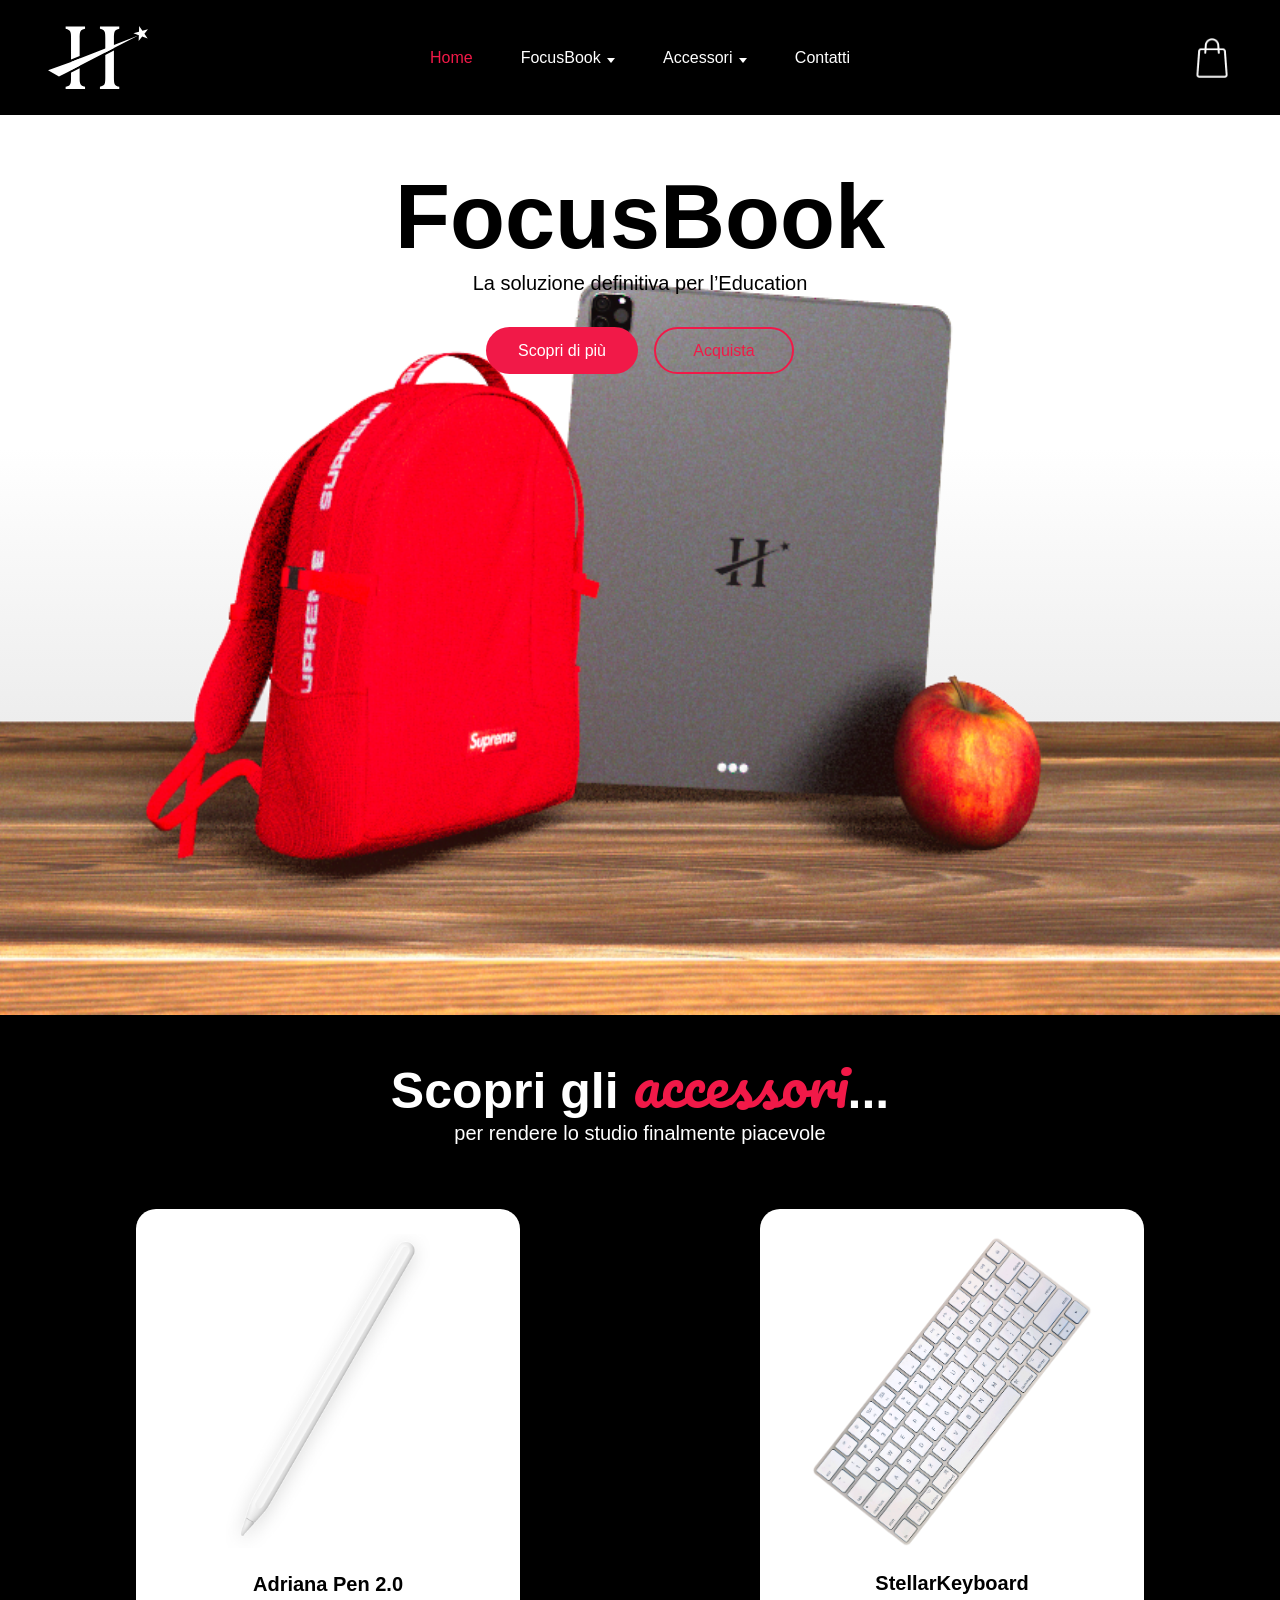
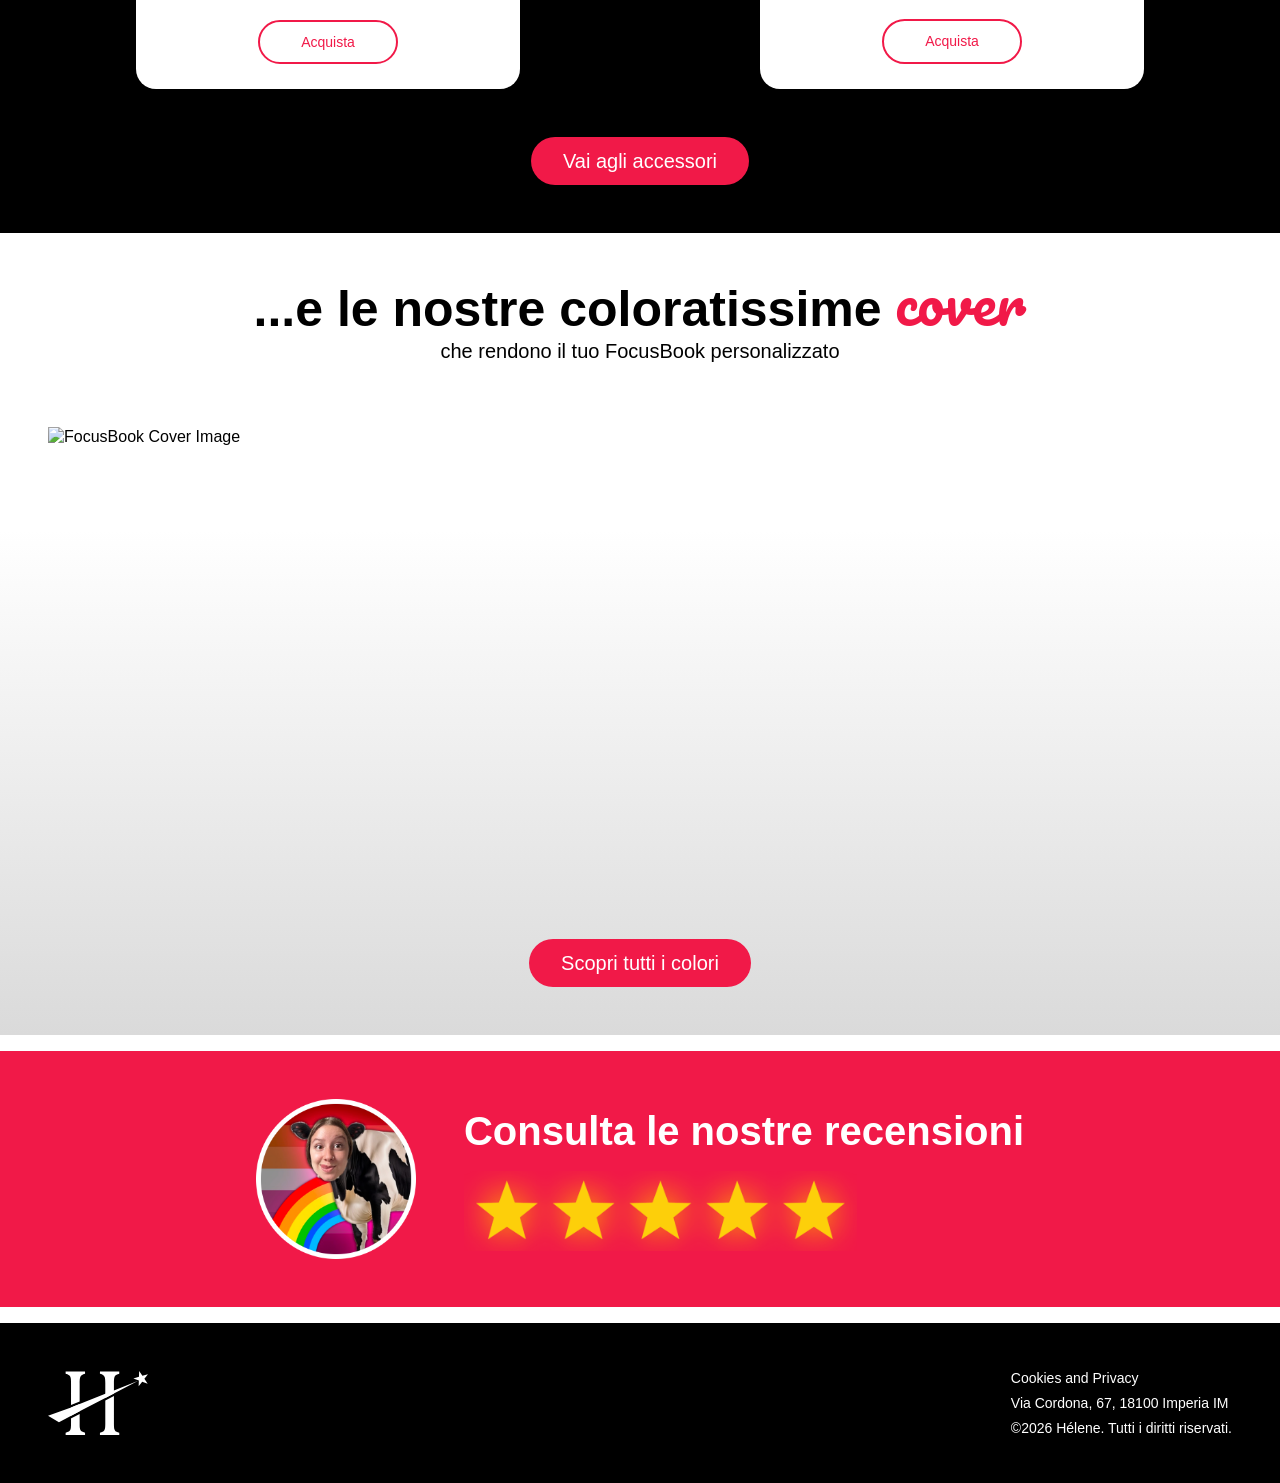
==== commit dbc17ea9: "FINALE" ====
--- a/Website/index.html
+++ b/Website/index.html
@@ -8,7 +8,7 @@
 </head>
 <body>
 	<header>
-		<a href="#home" class="logo">
+		<a href="index.html" class="logo">
 			<img
 				src="assets/Logo.svg"
 				alt="FocusBook Logo"
@@ -18,7 +18,7 @@
 		<div class="nav-container">
 			<button class="menu-toggle" id="menuToggle">☰</button>
 			<nav id="menu">
-				<a href="index.html" class="active">Home</a>
+				<a href="index.html"class="active">Home</a>
 				<div class="nav-dropdown">
 					<a href="focusbook.html">FocusBook</a>
 					<div class="dropdown-menu">
@@ -27,16 +27,16 @@
 					</div>
 				</div>
 				<div class="nav-dropdown">
-					<a href="accessori.html">Accessori</a>
+					<a href="accessori.html" >Accessori</a>
 					<div class="dropdown-menu">
-						<a href="#reviews">Adriana Pen 2.0</a>
-						<a href="#support">StellarKeyboard</a>
-						<a href="#support">Cover</a>
+						<a href="adriana-pen.html">Adriana Pen 2.0</a>
+						<a href="stellarkeyboard.html">StellarKeyboard</a>
+						<a href="covers.html">Cover</a>
 					</div>
 				</div>
-				<a href="#support">Supporto</a>
-				<a href="#contacts">Contatti</a>
+				<a href="contatti.html">Contatti</a>
 			</nav>
+		</div>
 		</div>
 		<div class="cart-icon">
 			<img src="assets/cart.png" alt="base cart" class="base">
--- a/Website/styles.css
+++ b/Website/styles.css
@@ -47,10 +47,17 @@
   background-color: var(--color-bg);
   font-family: var(--font-main);
   font-weight: 400;
+  line-height: 1.2;
+  overflow-x: hidden;
 }
 
 a {
   text-decoration: none;
+}
+
+img {
+  display: block;
+  max-width: 100%;
 }
 
 button {
@@ -242,13 +249,20 @@
 
 /* Page sections */
 main {
-  display: flex;
-  flex-direction: column;
-  align-items: center;
-  min-height: calc(100vh - 200px);
+  position: relative;
+  display: flex;
+  flex-direction: column;
+  align-items: center;
+  min-height: 100svh;
   padding-top: 3rem;
-  padding-bottom: 0;
+  padding-bottom: clamp(2rem, 6vw, 4rem);
+  overflow: hidden;
   background: var(--gradient-page);
+}
+
+main > :not(.hero-image) {
+  position: relative;
+  z-index: 1;
 }
 
 black-section {
@@ -572,11 +586,20 @@
   height: 24rem;
   padding: 1rem;
   color: var(--color-header);
-  font-size: 18px;
-  font-weight: 500;
-  text-align: center;
+  font-size: 14px;
+  font-weight: 400;
+  text-align: left;
   background-color: var(--color-card-muted);
   border-radius: 12px;
+}
+
+.accessori-grid-element h3{
+  font-weight: 590;
+  font-size: 18px;
+}
+
+.accessori-grid-element img{
+  height: 10rem;
 }
 
 /* Buttons */
@@ -648,9 +671,15 @@
 
 /* Images */
 .hero-image {
+  position: absolute;
+  inset: 0;
+  z-index: 0;
   width: 100%;
-  height: auto;
-  object-fit: fill;
+  height: 100%;
+  max-width: none;
+  object-fit: cover;
+  object-position: center bottom;
+  pointer-events: none;
 }
 
 .covers-image {
@@ -697,6 +726,7 @@
 
 /* Footer */
 footer {
+  position: relative;
   display: flex;
   flex-direction: row;
   align-items: center;
@@ -1170,7 +1200,7 @@
 }
 
 .comparison-text p {
-  color: var(--color-text)
+  color: var(--color-text);
   line-height: 1.45;
 }
 
@@ -1215,6 +1245,29 @@
   height: 30rem;
 }
 
+.adriana-pen-hero {
+  display: grid;
+  grid-template-columns: minmax(0, 1fr) auto minmax(0, 1fr);
+  align-items: center;
+  justify-content: center;
+  width: 100%;
+  column-gap: clamp(3rem, 7vw, 10rem);
+  padding-right: clamp(1rem, 5vw, 4rem);
+  padding-left: clamp(1rem, 5vw, 4rem);
+  overflow: hidden;
+}
+
+.adriana-pen-hero > .focusbook-type-hero:first-child {
+  justify-self: end;
+}
+
+.adriana-pen-img {
+  justify-self: center;
+  height: 30rem;
+  object-fit: contain;
+  flex-shrink: 1;
+}
+
 .focusbook-type-hero{
   display: flex;
   flex-direction: column;
@@ -1222,6 +1275,12 @@
   text-align: left;
   gap:1rem;
   margin-bottom: 1rem;
+}
+
+.focusbook-type-hero.adriana-pen-actions {
+  justify-self: start;
+  align-items: center;
+  flex-shrink: 0;
 }
 
 .focusbook-type-hero h2 {
@@ -1250,6 +1309,7 @@
 .color-selector{
   display: flex;
   flex-direction: row;
+  flex-wrap: wrap;
   align-items: center;
   gap:1rem;
 }
@@ -1348,9 +1408,13 @@
   height: 5rem ;
 }
 
+promo{
+  display: flex;
+  flex-direction: row-reverse;
+}
+
 .promo-img{
   height: 15rem;
-  width: 100%;
 }
 
 .info-title{
@@ -1385,3 +1449,658 @@
   align-items: start;
 }
 
+@media (max-width: 980px) {
+  .adriana-pen-hero {
+    display: flex;
+    flex-direction: column;
+    gap: 2rem;
+  }
+
+  .adriana-pen-img {
+    max-width: min(70vw, 16rem);
+  }
+
+  .adriana-pen-hero .focusbook-type-hero {
+    align-items: center;
+    text-align: center;
+  }
+
+  .adriana-pen-hero .focusbook-type-hero h1,
+  .adriana-pen-hero .focusbook-type-hero h2,
+  .adriana-pen-hero .focusbook-type-hero p {
+    text-align: center;
+  }
+}
+
+/* Responsive layout */
+main,
+black-section,
+gradient-section,
+reverse-gradient-section,
+white-section,
+red-section,
+accessori-grid,
+focusbook-hero,
+CordoniniOS-section,
+promo {
+  width: 100%;
+}
+
+main,
+black-section,
+gradient-section,
+reverse-gradient-section,
+white-section,
+red-section,
+accessori-grid {
+  padding-right: clamp(1rem, 5vw, 3rem);
+  padding-left: clamp(1rem, 5vw, 3rem);
+}
+
+.focusbook-nova-section {
+  padding-right: 0;
+  padding-left: 0;
+}
+
+.hero-title {
+  font-size: clamp(3rem, 8vw, 90px);
+}
+
+.hero-title,
+.hero-subtitle,
+.black-title,
+.white-title,
+.black-subtitle,
+.white-subtitle,
+red-section h2,
+red-section p,
+accessori-grid h2,
+.accessori-page-section h2,
+.accessori-page-section h3,
+.accessori-page-section p {
+  width: min(100%, 72rem);
+  max-width: 100%;
+  overflow-wrap: break-word;
+  text-wrap: balance;
+}
+
+.black-title,
+.white-title,
+.focusbook-type-hero h1,
+.CordoniniOS-container-text h1 {
+  font-size: clamp(2.2rem, 5vw, 50px);
+}
+
+.focusbook-hero-text h1 {
+  font-size: clamp(2.6rem, 6vw, 60px);
+}
+
+.highlight-accent {
+  font-size: clamp(2.7rem, 6vw, 60px);
+}
+
+.accessori-page-section h2 {
+  font-size: clamp(2.2rem, 5vw, 50px);
+}
+
+red-section h2,
+accessori-grid h2,
+.focusmode-text h2,
+.focusbook-nova-text h2 {
+  font-size: clamp(2rem, 4.5vw, 40px);
+}
+
+.covers-image,
+.screen-image,
+.accessori-page-section img,
+.focusbook-img-hero,
+.focusmode-img,
+.CordoniniOS-container img {
+  max-width: 100%;
+}
+
+.covers-image {
+  height: clamp(16rem, 38vw, 30rem);
+}
+
+.screen-image {
+  height: clamp(16rem, 38vw, 30rem);
+  object-fit: contain;
+}
+
+.Accessori-container {
+  flex-wrap: wrap;
+  width: min(100%, 72rem);
+}
+
+.Accessori-box {
+  width: min(24rem, 100%);
+}
+
+.hero-buttons,
+.color-selector {
+  flex-wrap: wrap;
+}
+
+.btn-fill,
+.btn-empty,
+.btn-fill-reverse,
+.btn-empty-reverse {
+  max-width: 100%;
+  text-align: center;
+}
+
+.accessori-grid-container {
+  width: min(100%, 72rem);
+  grid-template-columns: repeat(auto-fit, minmax(min(18rem, 100%), 18rem));
+  grid-template-rows: none;
+}
+
+.accessori-grid-element {
+  width: min(18rem, 100%);
+}
+
+.accessori-page-section {
+  gap: clamp(2rem, 7vw, 8rem);
+  padding-right: clamp(1rem, 5vw, 3rem);
+  padding-left: clamp(1rem, 5vw, 3rem);
+}
+
+.accessori-page-container {
+  width: min(100%, 36rem);
+}
+
+.accessori-page-section img,
+.focusbook-img-hero {
+  height: clamp(18rem, 40vw, 30rem);
+  object-fit: contain;
+}
+
+.focusbook-img-hero {
+  width: auto;
+}
+
+.focusmode-img {
+  width: min(30rem, 100%);
+}
+
+.focusmode-text,
+.focusbook-type-hero,
+.accessori-fb-text,
+.accessori-fb-text-reverse,
+.CordoniniOS-container-text,
+.info-container,
+.comparison-text {
+  max-width: 42rem;
+}
+
+.info-container,
+.info-paragraf,
+.footer-links,
+.comparison-text {
+  overflow-wrap: anywhere;
+}
+
+.PaperLike-container {
+  gap: clamp(2rem, 8vw, 8rem);
+}
+
+.PaperLike-img {
+  max-width: 55%;
+}
+
+.CordoniniOS-container {
+  width: min(100%, 72rem);
+  gap: clamp(2rem, 6vw, 5rem);
+}
+
+.comparison-container {
+  width: min(100%, 72rem);
+}
+
+.accessori-fb-container,
+.hint-container {
+  justify-content: center;
+  max-width: 100%;
+}
+
+.accessori-fb-container img {
+  height: clamp(13rem, 28vw, 20rem);
+  object-fit: contain;
+}
+
+.promo-img {
+  width: 100%;
+  max-width: 100%;
+  height: clamp(10rem, 24vw, 15rem);
+  object-fit: contain;
+}
+
+promo {
+  justify-content: flex-end;
+  overflow: hidden;
+}
+
+@media (max-width: 1180px) {
+  header {
+    padding: 2rem clamp(1rem, 4vw, 3rem);
+  }
+
+  nav {
+    gap: clamp(1.25rem, 3vw, 3rem);
+  }
+
+  .Accessori-container {
+    gap: clamp(2rem, 8vw, 8rem);
+  }
+
+  .flex-row {
+    gap: clamp(2rem, 8vw, 6rem);
+  }
+
+  .comparison-container {
+    grid-template-columns: 1fr;
+  }
+
+  .hint-container {
+    gap: clamp(2rem, 5vw, 5rem);
+  }
+}
+
+@media (max-width: 980px) {
+  header {
+    flex-wrap: wrap;
+    gap: 1rem;
+    justify-content: space-between;
+  }
+
+  header > .logo,
+  header > .cart-icon {
+    position: static;
+  }
+
+  header > .nav-container {
+    order: 3;
+    width: 100%;
+    justify-content: center;
+  }
+
+  nav {
+    flex-wrap: wrap;
+    justify-content: center;
+    row-gap: 1rem;
+  }
+
+  focusbook-hero {
+    grid-template-columns: 1fr;
+    row-gap: 2rem;
+    min-height: auto;
+    padding: 3rem clamp(1rem, 5vw, 3rem);
+  }
+
+  focusbook-hero img,
+  .focusbook-hero-text,
+  .focusbook-hero-btn {
+    grid-column: 1;
+    justify-self: center;
+  }
+
+  focusbook-hero img {
+    width: min(70vw, 28rem);
+  }
+
+  .focusbook-hero-text,
+  .focusbook-hero-text h1,
+  .focusbook-hero-text h2,
+  .focusbook-hero-text p {
+    text-align: center;
+  }
+
+  .focusbook-hero-btn {
+    align-items: center;
+  }
+
+  .focusbook-nova {
+    grid-template-columns: 1fr;
+  }
+
+  .focusbook-nova-text {
+    align-items: center;
+    padding: 3rem clamp(1rem, 6vw, 3rem);
+    text-align: center;
+  }
+
+  .focusbook-nova-text h2,
+  .focusbook-nova-text h3,
+  .focusbook-nova-text p {
+    text-align: center;
+  }
+
+  .focusbook-nova img {
+    width: min(100%, 34rem);
+    justify-self: center;
+  }
+
+  .flex-row {
+    flex-direction: column;
+    gap: 2.5rem !important;
+    padding-top: 3rem !important;
+    padding-bottom: 3rem !important;
+  }
+
+  .focusmode-text,
+  .focusmode-text h2,
+  .focusmode-text h3,
+  .focusmode-text p,
+  .focusbook-type-hero,
+  .focusbook-type-hero h1,
+  .focusbook-type-hero h2,
+  .focusbook-type-hero p,
+  .CordoniniOS-container-text,
+  .CordoniniOS-container-text h1,
+  .CordoniniOS-container-text h2,
+  .CordoniniOS-container-text p {
+    align-items: center;
+    text-align: center;
+  }
+
+  .focusmode-list {
+    text-align: left;
+  }
+
+  .PaperLike-container {
+    flex-direction: column;
+    align-items: center;
+    padding-bottom: 0;
+  }
+
+  .PaperLike-container .focusmode-text {
+    padding-left: 0;
+  }
+
+  .PaperLike-img {
+    width: min(100%, 28rem);
+    max-width: 100%;
+    height: auto;
+    margin-left: 0;
+  }
+
+  .CordoniniOS-container {
+    flex-direction: column;
+    gap: 2.5rem !important;
+  }
+
+  .accessori-page-section {
+    flex-direction: column;
+    text-align: center;
+  }
+
+  .accessori-page-section h2,
+  .accessori-page-section h3,
+  .accessori-page-section p {
+    text-align: center;
+  }
+
+  .accessori-fb-container {
+    flex-direction: column;
+    gap: 2.5rem;
+  }
+
+  .accessori-fb-text,
+  .accessori-fb-text-reverse,
+  .accessori-fb-text h2,
+  .accessori-fb-text-reverse h2 {
+    align-items: center;
+    text-align: center;
+  }
+
+  .hint-container {
+    flex-wrap: wrap;
+    gap: 2rem;
+  }
+
+  .comparison-box {
+    justify-content: space-between;
+  }
+}
+
+@media (max-width: 720px) {
+  header {
+    display: grid;
+    grid-template-columns: auto 1fr auto;
+    padding: 1.25rem;
+  }
+
+  header > .logo {
+    grid-column: 1;
+    grid-row: 1;
+    justify-self: start;
+  }
+
+  header > .cart-icon {
+    grid-column: 3;
+    grid-row: 1;
+    justify-self: end;
+  }
+
+  header > .nav-container {
+    grid-column: 1 / -1;
+    grid-row: 2;
+    order: initial;
+  }
+
+  .logo {
+    width: 78px;
+    height: 50px;
+  }
+
+  .cart-icon img {
+    width: 34px;
+    height: 34px;
+  }
+
+  nav {
+    gap: 0.8rem 1.1rem;
+  }
+
+  nav a {
+    font-size: 14px;
+  }
+
+  .dropdown-menu {
+    min-width: 135px;
+    padding: 0.8rem;
+  }
+
+  main {
+    min-height: 100svh;
+    padding-top: 2.5rem;
+  }
+
+  .hero-subtitle,
+  .black-subtitle,
+  .white-subtitle {
+    margin-bottom: 2rem;
+  }
+
+  .hero-buttons {
+    width: 100%;
+  }
+
+  .btn-fill,
+  .btn-empty,
+  .btn-fill-reverse,
+  .btn-empty-reverse {
+    min-width: min(100%, 215px);
+    padding-right: 1.4rem;
+    padding-left: 1.4rem;
+  }
+
+  .Accessori-box {
+    min-height: 24rem;
+    height: auto;
+  }
+
+  red-section {
+    flex-direction: column;
+    gap: 2rem;
+  }
+
+  red-section > .screen-image {
+    position: relative;
+    width: min(100%, 22rem);
+    height: auto;
+    padding-bottom: 0;
+    object-fit: contain;
+  }
+
+  .reviews-container {
+    flex-direction: column;
+    gap: 1.5rem;
+    text-align: center;
+  }
+
+  .reviews-box {
+    align-items: center;
+  }
+
+  .os-image {
+    height: 7rem;
+  }
+
+  .stelle-image {
+    height: 3.5rem;
+  }
+
+  .accessori-grid-container {
+    gap: 1.5rem;
+  }
+
+  .hint-container {
+    flex-direction: column;
+    gap: 2.5rem;
+  }
+
+  .hint-container > img {
+    display: none;
+  }
+
+  .hint-box {
+    width: min(100%, 22rem);
+  }
+
+  .hint-box img {
+    height: 4rem;
+  }
+
+  .color-selector {
+    justify-content: center;
+  }
+
+  .comparison-box {
+    flex-direction: column;
+    align-items: center;
+    text-align: center;
+  }
+
+  .comparison-box img {
+    height: 9rem;
+  }
+
+  .comparison-text,
+  .comparison-text h3,
+  .comparison-text p {
+    align-items: center;
+    text-align: center;
+  }
+
+  .comparison-text .btn-empty,
+  .comparison-text .btn-fill {
+    align-self: center;
+  }
+
+  .info-box {
+    width: 100%;
+    padding: 1.25rem;
+  }
+
+  .info-box-container {
+    flex-direction: column;
+    text-align: center;
+  }
+
+  .info-box-text {
+    align-items: center;
+    text-align: center;
+  }
+
+  black-section[style*="padding: 7rem"] {
+    padding: 3rem clamp(1rem, 5vw, 3rem) !important;
+  }
+
+  footer {
+    flex-direction: column;
+    gap: 1.5rem;
+    padding: 3rem 1.25rem;
+    text-align: center;
+  }
+
+  footer > .logo,
+  footer > .footer-container {
+    position: static;
+  }
+
+  .footer-container {
+    justify-content: center;
+  }
+
+  .footer-links {
+    align-items: center;
+  }
+}
+
+@media (max-width: 480px) {
+  nav {
+    gap: 0.7rem 0.9rem;
+  }
+
+  nav a {
+    font-size: 13px;
+  }
+
+  .hero-title {
+    font-size: clamp(2.6rem, 15vw, 3.4rem);
+  }
+
+  .black-title,
+  .white-title,
+  .focusbook-type-hero h1,
+  .CordoniniOS-container-text h1 {
+    font-size: 2rem;
+  }
+
+  .highlight-accent {
+    font-size: 2.4rem;
+  }
+
+  .focusbook-img-hero,
+  .accessori-page-section img {
+    height: auto;
+    max-height: 22rem;
+  }
+
+  .color-option {
+    width: 3rem;
+    height: 3rem;
+  }
+
+  .color-selector img {
+    height: 2.45rem;
+  }
+
+  .promo-img {
+    height: auto;
+    min-height: 8rem;
+  }
+}
+
